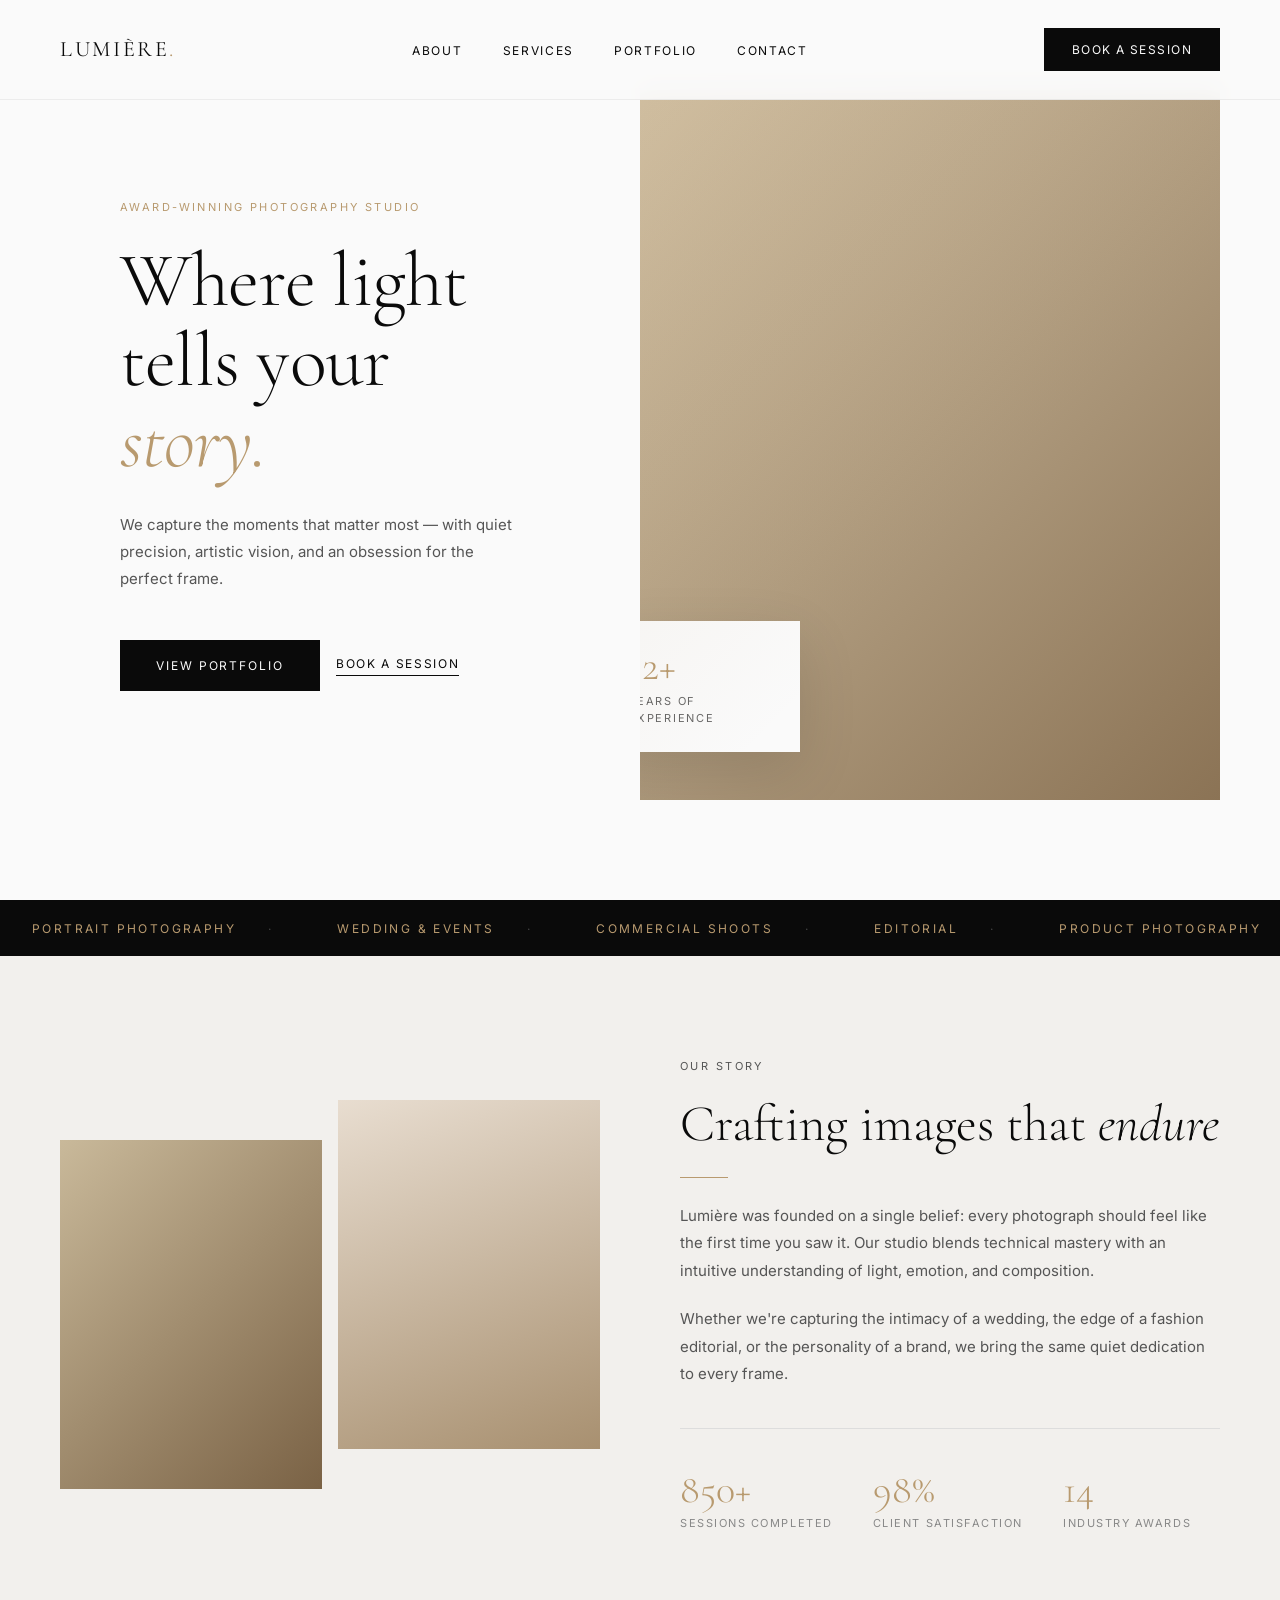
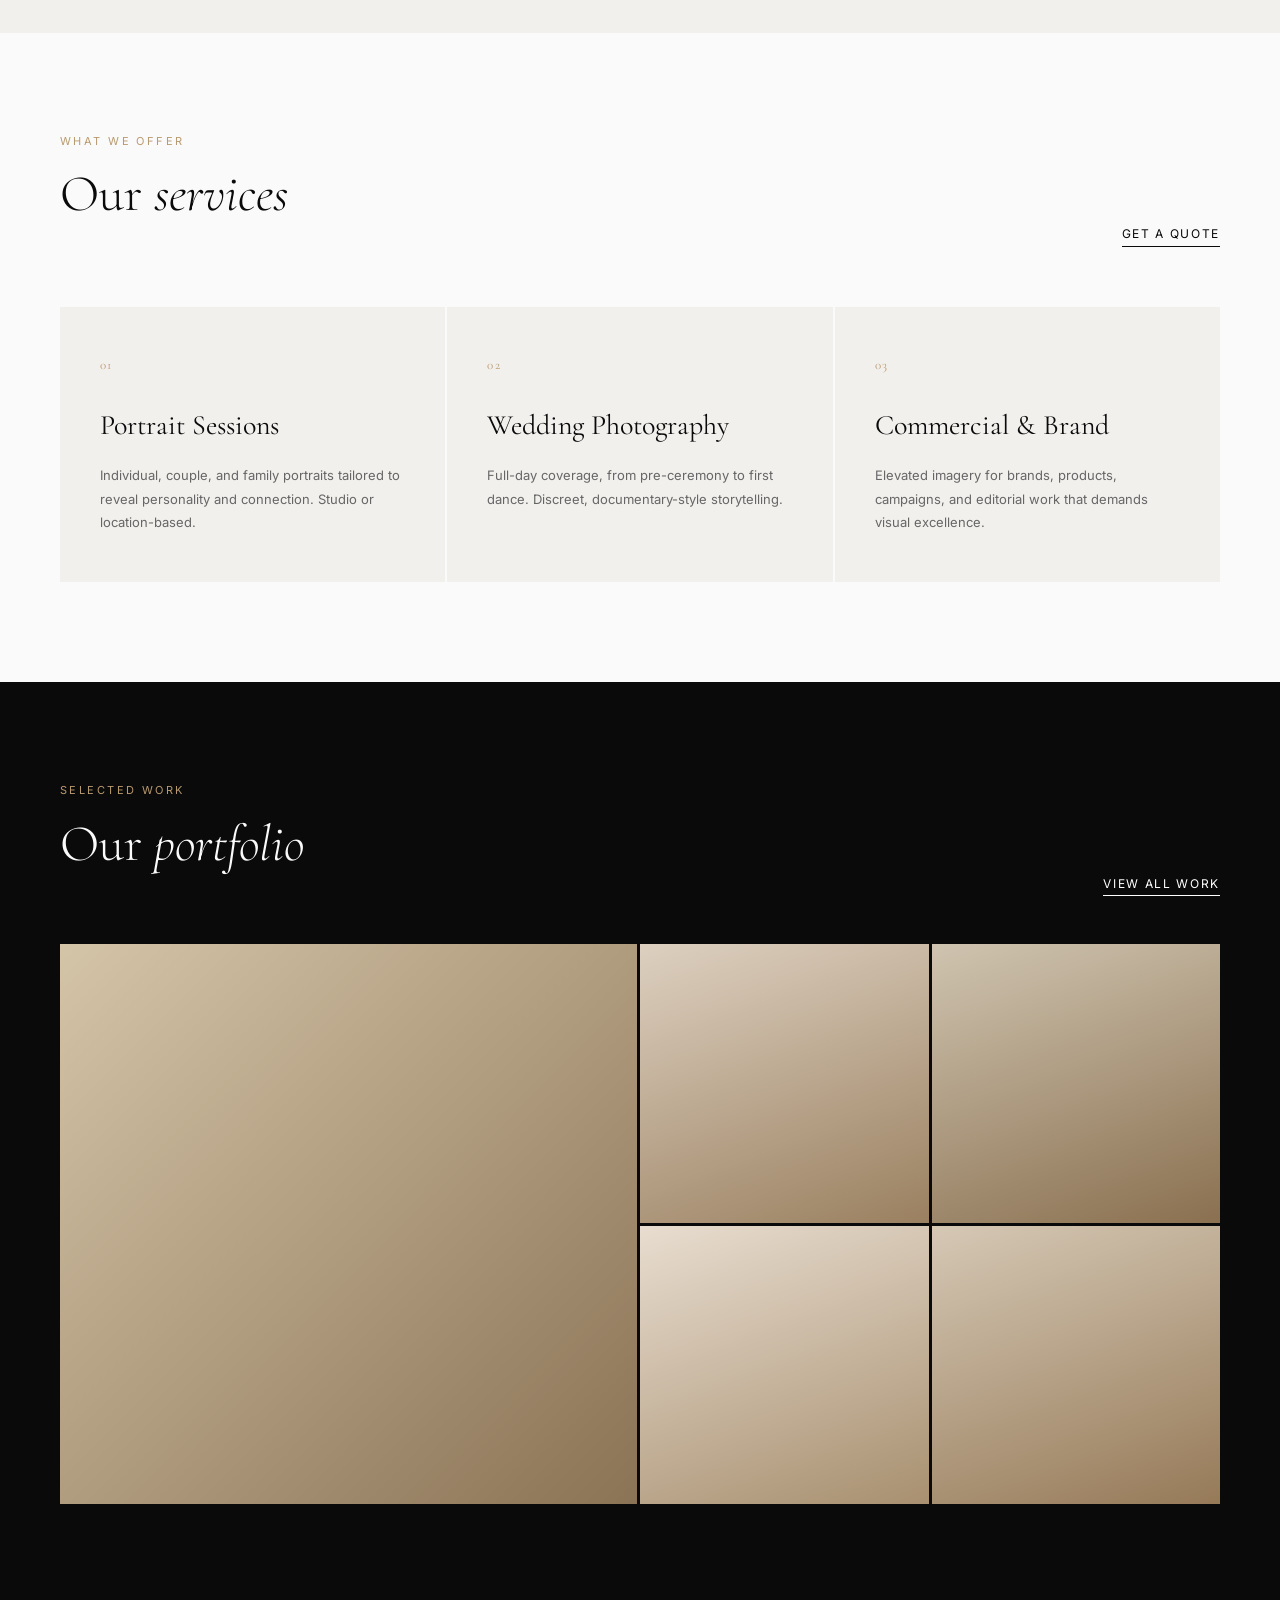
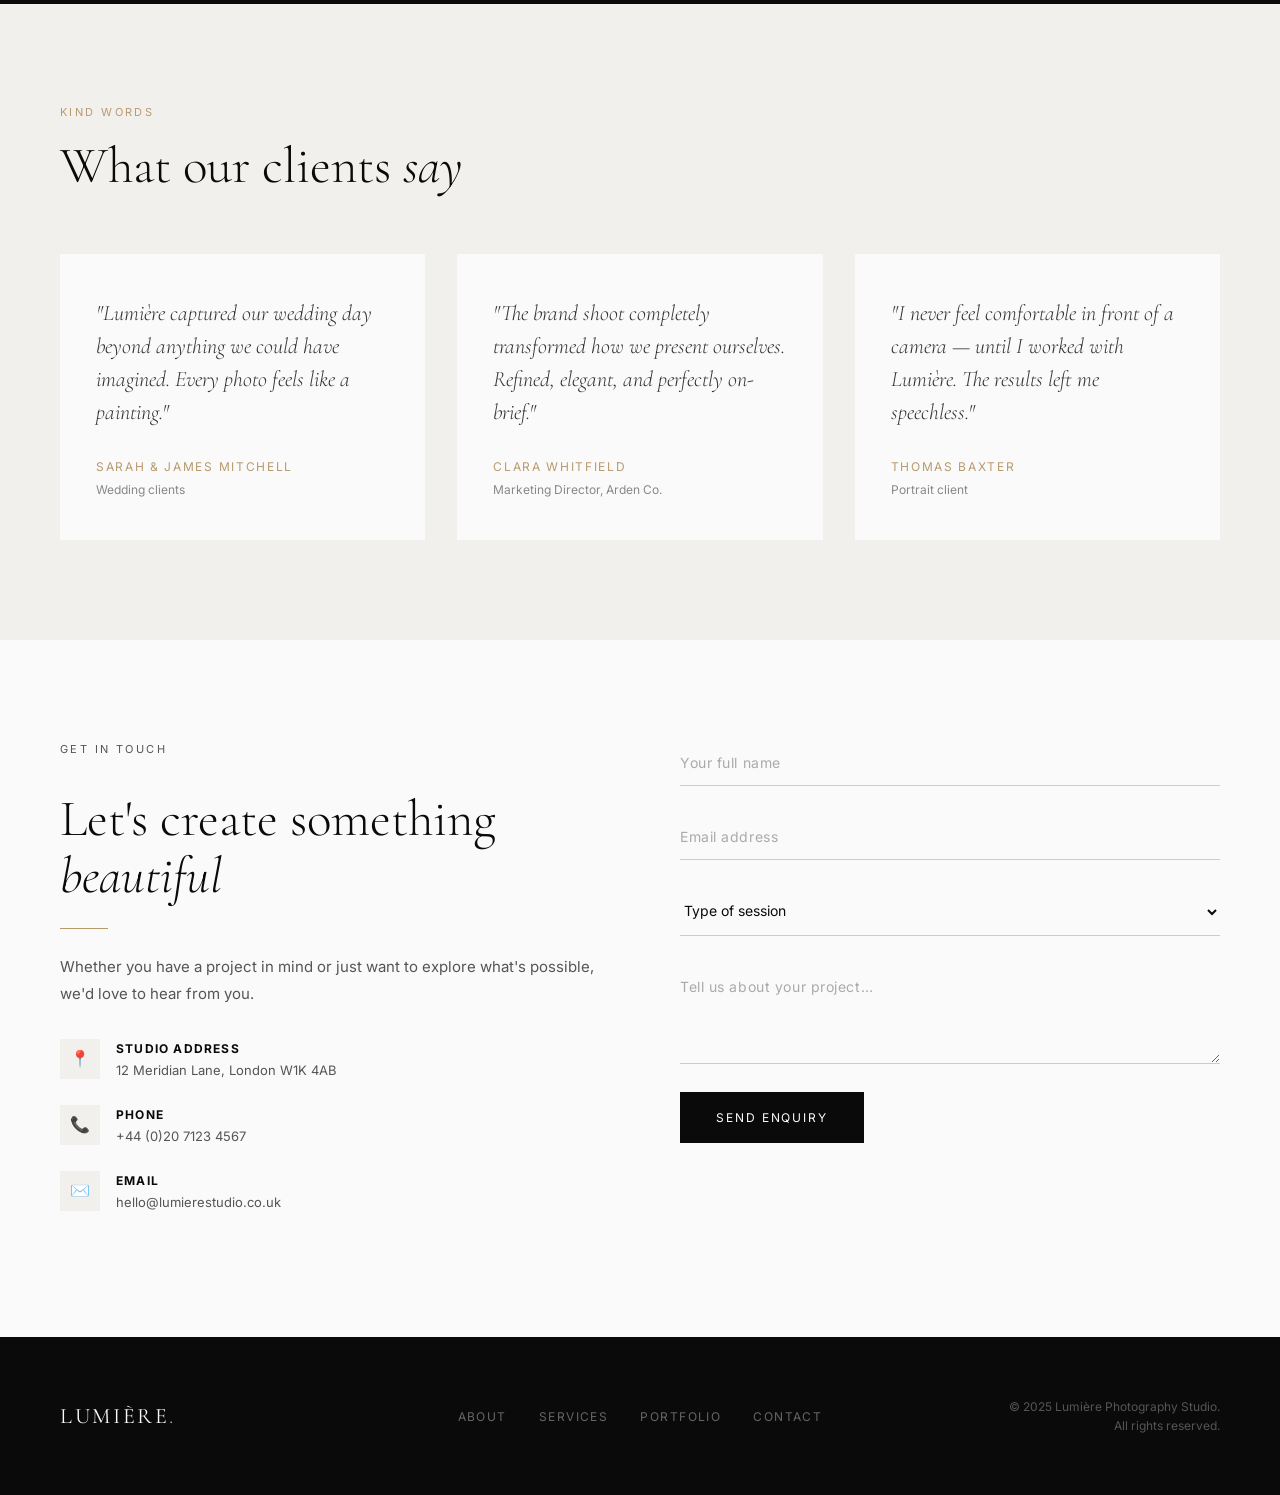
==== demos/demo1.html @ b6810f93 "Add Demos section with live iframe previews of all 4 demo sites" ====
<!DOCTYPE html>
<html lang="en">
<head>
  <meta charset="UTF-8" />
  <meta name="viewport" content="width=device-width, initial-scale=1.0" />
  <title>Lumière — Photography Studio</title>
  <link href="https://fonts.googleapis.com/css2?family=Cormorant+Garamond:ital,wght@0,300;0,400;0,600;1,300;1,400&family=Inter:wght@300;400;500&display=swap" rel="stylesheet" />
  <style>
    *, *::before, *::after { box-sizing: border-box; margin: 0; padding: 0; }

    :root {
      --black: #0a0a0a;
      --white: #fafafa;
      --grey: #888;
      --light: #f2f0ed;
      --accent: #b89a6f;
    }

    html { scroll-behavior: smooth; }

    body {
      font-family: 'Inter', sans-serif;
      background: var(--white);
      color: var(--black);
      font-size: 15px;
      line-height: 1.6;
    }

    /* NAV */
    nav {
      position: fixed;
      top: 0; left: 0; right: 0;
      z-index: 100;
      display: flex;
      align-items: center;
      justify-content: space-between;
      padding: 28px 60px;
      background: rgba(250,250,250,0.92);
      backdrop-filter: blur(12px);
      border-bottom: 1px solid rgba(0,0,0,0.06);
    }

    .logo {
      font-family: 'Cormorant Garamond', serif;
      font-size: 22px;
      font-weight: 400;
      letter-spacing: 0.12em;
      text-transform: uppercase;
      color: var(--black);
      text-decoration: none;
    }

    .logo span { color: var(--accent); }

    .nav-links {
      display: flex;
      gap: 40px;
      list-style: none;
    }

    .nav-links a {
      text-decoration: none;
      color: var(--black);
      font-size: 12px;
      letter-spacing: 0.14em;
      text-transform: uppercase;
      font-weight: 400;
      transition: color 0.2s;
    }

    .nav-links a:hover { color: var(--accent); }

    .nav-cta {
      font-size: 12px;
      letter-spacing: 0.12em;
      text-transform: uppercase;
      text-decoration: none;
      color: var(--white);
      background: var(--black);
      padding: 12px 28px;
      transition: background 0.25s;
    }

    .nav-cta:hover { background: var(--accent); }

    /* HERO */
    .hero {
      min-height: 100vh;
      display: grid;
      grid-template-columns: 1fr 1fr;
      padding-top: 90px;
    }

    .hero-left {
      display: flex;
      flex-direction: column;
      justify-content: center;
      padding: 80px 60px;
    }

    .hero-eyebrow {
      font-size: 11px;
      letter-spacing: 0.22em;
      text-transform: uppercase;
      color: var(--accent);
      margin-bottom: 24px;
    }

    .hero-title {
      font-family: 'Cormorant Garamond', serif;
      font-size: clamp(52px, 6vw, 88px);
      font-weight: 300;
      line-height: 1.05;
      letter-spacing: -0.01em;
      margin-bottom: 28px;
    }

    .hero-title em {
      font-style: italic;
      color: var(--accent);
    }

    .hero-sub {
      font-size: 15px;
      color: #555;
      max-width: 400px;
      line-height: 1.8;
      margin-bottom: 48px;
    }

    .btn-group { display: flex; gap: 16px; align-items: center; }

    .btn-primary {
      display: inline-block;
      text-decoration: none;
      background: var(--black);
      color: var(--white);
      padding: 16px 36px;
      font-size: 12px;
      letter-spacing: 0.16em;
      text-transform: uppercase;
      transition: background 0.25s;
    }

    .btn-primary:hover { background: var(--accent); }

    .btn-ghost {
      display: inline-block;
      text-decoration: none;
      color: var(--black);
      font-size: 12px;
      letter-spacing: 0.14em;
      text-transform: uppercase;
      border-bottom: 1px solid var(--black);
      padding-bottom: 2px;
      transition: color 0.2s, border-color 0.2s;
    }

    .btn-ghost:hover { color: var(--accent); border-color: var(--accent); }

    .hero-right {
      position: relative;
      overflow: hidden;
    }

    .hero-right .main-img {
      width: 100%;
      height: 100%;
      object-fit: cover;
      display: block;
      filter: grayscale(20%);
    }

    .hero-right::after {
      content: '';
      position: absolute;
      inset: 0;
      background: linear-gradient(135deg, rgba(184,154,111,0.15) 0%, transparent 60%);
    }

    .hero-float {
      position: absolute;
      bottom: 48px;
      left: -40px;
      background: var(--white);
      padding: 24px 28px;
      width: 200px;
      box-shadow: 0 20px 60px rgba(0,0,0,0.12);
    }

    .hero-float-num {
      font-family: 'Cormorant Garamond', serif;
      font-size: 42px;
      font-weight: 300;
      line-height: 1;
      color: var(--accent);
    }

    .hero-float-label {
      font-size: 11px;
      letter-spacing: 0.16em;
      text-transform: uppercase;
      color: #666;
      margin-top: 6px;
    }

    /* MARQUEE */
    .marquee-wrapper {
      overflow: hidden;
      background: var(--black);
      padding: 16px 0;
      white-space: nowrap;
    }

    .marquee-track {
      display: inline-flex;
      gap: 0;
      animation: marquee 20s linear infinite;
    }

    .marquee-item {
      font-size: 12px;
      letter-spacing: 0.2em;
      text-transform: uppercase;
      color: var(--accent);
      padding: 0 32px;
    }

    .marquee-item::after {
      content: '·';
      margin-left: 32px;
      color: #444;
    }

    @keyframes marquee {
      from { transform: translateX(0); }
      to { transform: translateX(-50%); }
    }

    /* SECTION STYLES */
    section { padding: 100px 60px; }

    .section-label {
      font-size: 11px;
      letter-spacing: 0.22em;
      text-transform: uppercase;
      color: var(--accent);
      margin-bottom: 16px;
    }

    .section-title {
      font-family: 'Cormorant Garamond', serif;
      font-size: clamp(36px, 4vw, 56px);
      font-weight: 300;
      line-height: 1.1;
      margin-bottom: 24px;
    }

    .section-title em { font-style: italic; }

    /* ABOUT */
    .about {
      display: grid;
      grid-template-columns: 1fr 1fr;
      gap: 80px;
      align-items: center;
      background: var(--light);
    }

    .about-images {
      display: grid;
      grid-template-columns: 1fr 1fr;
      gap: 16px;
      position: relative;
    }

    .about-img {
      aspect-ratio: 3/4;
      overflow: hidden;
    }

    .about-img img {
      width: 100%;
      height: 100%;
      object-fit: cover;
      filter: grayscale(15%);
      transition: transform 0.5s ease, filter 0.4s ease;
    }

    .about-img:hover img { transform: scale(1.04); filter: grayscale(0%); }

    .about-img:first-child { margin-top: 40px; }

    .about-text p {
      color: #555;
      line-height: 1.85;
      margin-bottom: 20px;
    }

    .about-stat-row {
      display: flex;
      gap: 40px;
      margin-top: 40px;
      padding-top: 40px;
      border-top: 1px solid #ddd;
    }

    .about-stat-num {
      font-family: 'Cormorant Garamond', serif;
      font-size: 40px;
      font-weight: 300;
      color: var(--accent);
      line-height: 1;
    }

    .about-stat-label {
      font-size: 11px;
      letter-spacing: 0.14em;
      text-transform: uppercase;
      color: #888;
      margin-top: 6px;
    }

    /* SERVICES */
    .services { background: var(--white); }

    .services-header {
      display: flex;
      justify-content: space-between;
      align-items: flex-end;
      margin-bottom: 60px;
    }

    .services-grid {
      display: grid;
      grid-template-columns: repeat(3, 1fr);
      gap: 2px;
    }

    .service-card {
      background: var(--light);
      padding: 48px 40px;
      transition: background 0.3s;
      cursor: default;
    }

    .service-card:hover { background: var(--black); }

    .service-num {
      font-family: 'Cormorant Garamond', serif;
      font-size: 13px;
      color: var(--accent);
      letter-spacing: 0.1em;
      margin-bottom: 28px;
    }

    .service-name {
      font-family: 'Cormorant Garamond', serif;
      font-size: 28px;
      font-weight: 400;
      margin-bottom: 16px;
      transition: color 0.3s;
    }

    .service-card:hover .service-name { color: var(--white); }

    .service-desc {
      font-size: 13px;
      color: #666;
      line-height: 1.8;
      transition: color 0.3s;
    }

    .service-card:hover .service-desc { color: #aaa; }

    /* PORTFOLIO */
    .portfolio { background: var(--black); color: var(--white); }

    .portfolio .section-title { color: var(--white); }

    .portfolio-header {
      display: flex;
      justify-content: space-between;
      align-items: flex-end;
      margin-bottom: 48px;
    }

    .portfolio-grid {
      display: grid;
      grid-template-columns: 2fr 1fr 1fr;
      grid-template-rows: auto auto;
      gap: 3px;
    }

    .port-item {
      overflow: hidden;
      cursor: pointer;
      position: relative;
    }

    .port-item:first-child { grid-row: 1 / 3; }

    .port-item img {
      width: 100%;
      height: 100%;
      object-fit: cover;
      min-height: 260px;
      display: block;
      filter: grayscale(30%);
      transition: transform 0.5s ease, filter 0.4s ease;
    }

    .port-item:hover img { transform: scale(1.05); filter: grayscale(0%); }

    .port-overlay {
      position: absolute;
      inset: 0;
      background: linear-gradient(to top, rgba(0,0,0,0.7) 0%, transparent 50%);
      opacity: 0;
      transition: opacity 0.35s;
      display: flex;
      align-items: flex-end;
      padding: 24px;
    }

    .port-item:hover .port-overlay { opacity: 1; }

    .port-label {
      font-size: 12px;
      letter-spacing: 0.14em;
      text-transform: uppercase;
      color: var(--white);
    }

    /* TESTIMONIALS */
    .testimonials { background: var(--light); }

    .testimonials-grid {
      display: grid;
      grid-template-columns: repeat(3, 1fr);
      gap: 32px;
      margin-top: 60px;
    }

    .testimonial-card {
      background: var(--white);
      padding: 40px 36px;
      border-top: 3px solid transparent;
      transition: border-color 0.3s;
    }

    .testimonial-card:hover { border-color: var(--accent); }

    .testimonial-quote {
      font-family: 'Cormorant Garamond', serif;
      font-size: 22px;
      font-weight: 300;
      line-height: 1.5;
      font-style: italic;
      color: #333;
      margin-bottom: 28px;
    }

    .testimonial-author {
      font-size: 12px;
      letter-spacing: 0.14em;
      text-transform: uppercase;
      color: var(--accent);
    }

    .testimonial-role {
      font-size: 12px;
      color: #888;
      margin-top: 4px;
    }

    /* CONTACT */
    .contact {
      background: var(--white);
      display: grid;
      grid-template-columns: 1fr 1fr;
      gap: 80px;
    }

    .contact-form input,
    .contact-form textarea,
    .contact-form select {
      width: 100%;
      border: none;
      border-bottom: 1px solid #ccc;
      background: transparent;
      padding: 14px 0;
      font-family: 'Inter', sans-serif;
      font-size: 14px;
      color: var(--black);
      outline: none;
      transition: border-color 0.2s;
      margin-bottom: 28px;
      display: block;
    }

    .contact-form input:focus,
    .contact-form textarea:focus { border-color: var(--accent); }

    .contact-form textarea { resize: vertical; min-height: 100px; }

    .contact-form ::placeholder { color: #aaa; letter-spacing: 0.04em; }

    .contact-info p { color: #555; line-height: 1.8; margin-bottom: 32px; }

    .contact-detail {
      display: flex;
      align-items: flex-start;
      gap: 16px;
      margin-bottom: 24px;
    }

    .contact-detail-icon {
      width: 40px;
      height: 40px;
      background: var(--light);
      display: flex;
      align-items: center;
      justify-content: center;
      flex-shrink: 0;
      font-size: 16px;
    }

    .contact-detail-text { font-size: 13px; color: #555; line-height: 1.6; }
    .contact-detail-text strong { display: block; color: var(--black); font-size: 12px; letter-spacing: 0.1em; text-transform: uppercase; margin-bottom: 2px; }

    /* FOOTER */
    footer {
      background: var(--black);
      color: var(--white);
      padding: 60px;
      display: grid;
      grid-template-columns: 1fr auto 1fr;
      align-items: center;
      gap: 40px;
    }

    footer .logo { color: var(--white); }

    .footer-links {
      display: flex;
      gap: 32px;
      list-style: none;
    }

    .footer-links a {
      text-decoration: none;
      color: #666;
      font-size: 12px;
      letter-spacing: 0.12em;
      text-transform: uppercase;
      transition: color 0.2s;
    }

    .footer-links a:hover { color: var(--accent); }

    .footer-copy {
      text-align: right;
      font-size: 12px;
      color: #555;
    }

    /* PLACEHOLDER IMAGES via CSS gradients */
    .img-portrait-1 { background: linear-gradient(135deg, #d4c4a8 0%, #8b7355 100%); }
    .img-portrait-2 { background: linear-gradient(135deg, #c9b99a 0%, #7a6245 100%); }
    .img-land-1 { background: linear-gradient(160deg, #e8ddd0 0%, #a89070 100%); }
    .img-land-2 { background: linear-gradient(160deg, #ddd0c0 0%, #9a8060 100%); }
    .img-land-3 { background: linear-gradient(160deg, #cfc4b0 0%, #8a7050 100%); }
    .img-land-4 { background: linear-gradient(160deg, #d5c8b5 0%, #967a58 100%); }

    .img-block {
      width: 100%;
      height: 100%;
      min-height: 260px;
      display: block;
    }

    /* DIVIDER */
    .divider {
      width: 48px;
      height: 1px;
      background: var(--accent);
      margin: 24px 0;
    }
  </style>
</head>
<body>

  <!-- NAV -->
  <nav>
    <a href="#" class="logo">Lumière<span>.</span></a>
    <ul class="nav-links">
      <li><a href="#about">About</a></li>
      <li><a href="#services">Services</a></li>
      <li><a href="#portfolio">Portfolio</a></li>
      <li><a href="#contact">Contact</a></li>
    </ul>
    <a href="#contact" class="nav-cta">Book a Session</a>
  </nav>

  <!-- HERO -->
  <section class="hero">
    <div class="hero-left">
      <p class="hero-eyebrow">Award-winning photography studio</p>
      <h1 class="hero-title">
        Where light<br>
        tells your<br>
        <em>story.</em>
      </h1>
      <p class="hero-sub">
        We capture the moments that matter most — with quiet precision, artistic vision, and an obsession for the perfect frame.
      </p>
      <div class="btn-group">
        <a href="#portfolio" class="btn-primary">View Portfolio</a>
        <a href="#contact" class="btn-ghost">Book a Session</a>
      </div>
    </div>
    <div class="hero-right">
      <div class="img-block img-portrait-1"></div>
      <div class="hero-float">
        <div class="hero-float-num">12+</div>
        <div class="hero-float-label">Years of experience</div>
      </div>
    </div>
  </section>

  <!-- MARQUEE -->
  <div class="marquee-wrapper">
    <div class="marquee-track">
      <span class="marquee-item">Portrait Photography</span>
      <span class="marquee-item">Wedding & Events</span>
      <span class="marquee-item">Commercial Shoots</span>
      <span class="marquee-item">Editorial</span>
      <span class="marquee-item">Product Photography</span>
      <span class="marquee-item">Fine Art Prints</span>
      <span class="marquee-item">Portrait Photography</span>
      <span class="marquee-item">Wedding & Events</span>
      <span class="marquee-item">Commercial Shoots</span>
      <span class="marquee-item">Editorial</span>
      <span class="marquee-item">Product Photography</span>
      <span class="marquee-item">Fine Art Prints</span>
    </div>
  </div>

  <!-- ABOUT -->
  <section id="about" class="about">
    <div class="about-images">
      <div class="about-img"><div class="img-block img-portrait-2"></div></div>
      <div class="about-img"><div class="img-block img-land-1"></div></div>
    </div>
    <div class="about-text">
      <p class="section-label">Our Story</p>
      <h2 class="section-title">Crafting images that <em>endure</em></h2>
      <div class="divider"></div>
      <p>Lumière was founded on a single belief: every photograph should feel like the first time you saw it. Our studio blends technical mastery with an intuitive understanding of light, emotion, and composition.</p>
      <p>Whether we're capturing the intimacy of a wedding, the edge of a fashion editorial, or the personality of a brand, we bring the same quiet dedication to every frame.</p>
      <div class="about-stat-row">
        <div>
          <div class="about-stat-num">850+</div>
          <div class="about-stat-label">Sessions completed</div>
        </div>
        <div>
          <div class="about-stat-num">98%</div>
          <div class="about-stat-label">Client satisfaction</div>
        </div>
        <div>
          <div class="about-stat-num">14</div>
          <div class="about-stat-label">Industry awards</div>
        </div>
      </div>
    </div>
  </section>

  <!-- SERVICES -->
  <section id="services" class="services">
    <div class="services-header">
      <div>
        <p class="section-label">What we offer</p>
        <h2 class="section-title">Our <em>services</em></h2>
      </div>
      <a href="#contact" class="btn-ghost">Get a quote</a>
    </div>
    <div class="services-grid">
      <div class="service-card">
        <div class="service-num">01</div>
        <div class="service-name">Portrait Sessions</div>
        <p class="service-desc">Individual, couple, and family portraits tailored to reveal personality and connection. Studio or location-based.</p>
      </div>
      <div class="service-card">
        <div class="service-num">02</div>
        <div class="service-name">Wedding Photography</div>
        <p class="service-desc">Full-day coverage, from pre-ceremony to first dance. Discreet, documentary-style storytelling.</p>
      </div>
      <div class="service-card">
        <div class="service-num">03</div>
        <div class="service-name">Commercial & Brand</div>
        <p class="service-desc">Elevated imagery for brands, products, campaigns, and editorial work that demands visual excellence.</p>
      </div>
    </div>
  </section>

  <!-- PORTFOLIO -->
  <section id="portfolio" class="portfolio">
    <div class="portfolio-header">
      <div>
        <p class="section-label" style="color:#b89a6f">Selected work</p>
        <h2 class="section-title">Our <em>portfolio</em></h2>
      </div>
      <a href="#contact" class="btn-ghost" style="color:#fff;border-color:#fff">View all work</a>
    </div>
    <div class="portfolio-grid">
      <div class="port-item">
        <div class="img-block img-portrait-1" style="min-height:560px"></div>
        <div class="port-overlay"><span class="port-label">Portrait — The Harper Family</span></div>
      </div>
      <div class="port-item">
        <div class="img-block img-land-2"></div>
        <div class="port-overlay"><span class="port-label">Wedding — Smith & Jones</span></div>
      </div>
      <div class="port-item">
        <div class="img-block img-land-3"></div>
        <div class="port-overlay"><span class="port-label">Commercial — Arden Brand</span></div>
      </div>
      <div class="port-item">
        <div class="img-block img-land-1"></div>
        <div class="port-overlay"><span class="port-label">Editorial — Vogue Shoot</span></div>
      </div>
      <div class="port-item">
        <div class="img-block img-land-4"></div>
        <div class="port-overlay"><span class="port-label">Portrait — CEO Series</span></div>
      </div>
    </div>
  </section>

  <!-- TESTIMONIALS -->
  <section class="testimonials">
    <p class="section-label">Kind words</p>
    <h2 class="section-title">What our clients <em>say</em></h2>
    <div class="testimonials-grid">
      <div class="testimonial-card">
        <p class="testimonial-quote">"Lumière captured our wedding day beyond anything we could have imagined. Every photo feels like a painting."</p>
        <div class="testimonial-author">Sarah & James Mitchell</div>
        <div class="testimonial-role">Wedding clients</div>
      </div>
      <div class="testimonial-card">
        <p class="testimonial-quote">"The brand shoot completely transformed how we present ourselves. Refined, elegant, and perfectly on-brief."</p>
        <div class="testimonial-author">Clara Whitfield</div>
        <div class="testimonial-role">Marketing Director, Arden Co.</div>
      </div>
      <div class="testimonial-card">
        <p class="testimonial-quote">"I never feel comfortable in front of a camera — until I worked with Lumière. The results left me speechless."</p>
        <div class="testimonial-author">Thomas Baxter</div>
        <div class="testimonial-role">Portrait client</div>
      </div>
    </div>
  </section>

  <!-- CONTACT -->
  <section id="contact" class="contact">
    <div class="contact-info">
      <p class="section-label">Get in touch</p>
      <h2 class="section-title">Let's create something <em>beautiful</em></h2>
      <div class="divider"></div>
      <p>Whether you have a project in mind or just want to explore what's possible, we'd love to hear from you.</p>
      <div class="contact-detail">
        <div class="contact-detail-icon">📍</div>
        <div class="contact-detail-text">
          <strong>Studio Address</strong>
          12 Meridian Lane, London W1K 4AB
        </div>
      </div>
      <div class="contact-detail">
        <div class="contact-detail-icon">📞</div>
        <div class="contact-detail-text">
          <strong>Phone</strong>
          +44 (0)20 7123 4567
        </div>
      </div>
      <div class="contact-detail">
        <div class="contact-detail-icon">✉️</div>
        <div class="contact-detail-text">
          <strong>Email</strong>
          hello@lumierestudio.co.uk
        </div>
      </div>
    </div>
    <div class="contact-form">
      <input type="text" placeholder="Your full name" />
      <input type="email" placeholder="Email address" />
      <select>
        <option value="" disabled selected>Type of session</option>
        <option>Portrait Session</option>
        <option>Wedding Photography</option>
        <option>Commercial & Brand</option>
        <option>Other</option>
      </select>
      <textarea placeholder="Tell us about your project…"></textarea>
      <a href="#" class="btn-primary" style="display:inline-block">Send Enquiry</a>
    </div>
  </section>

  <!-- FOOTER -->
  <footer>
    <a href="#" class="logo">Lumière<span style="color:#b89a6f">.</span></a>
    <ul class="footer-links">
      <li><a href="#about">About</a></li>
      <li><a href="#services">Services</a></li>
      <li><a href="#portfolio">Portfolio</a></li>
      <li><a href="#contact">Contact</a></li>
    </ul>
    <p class="footer-copy">© 2025 Lumière Photography Studio.<br>All rights reserved.</p>
  </footer>

</body>
</html>
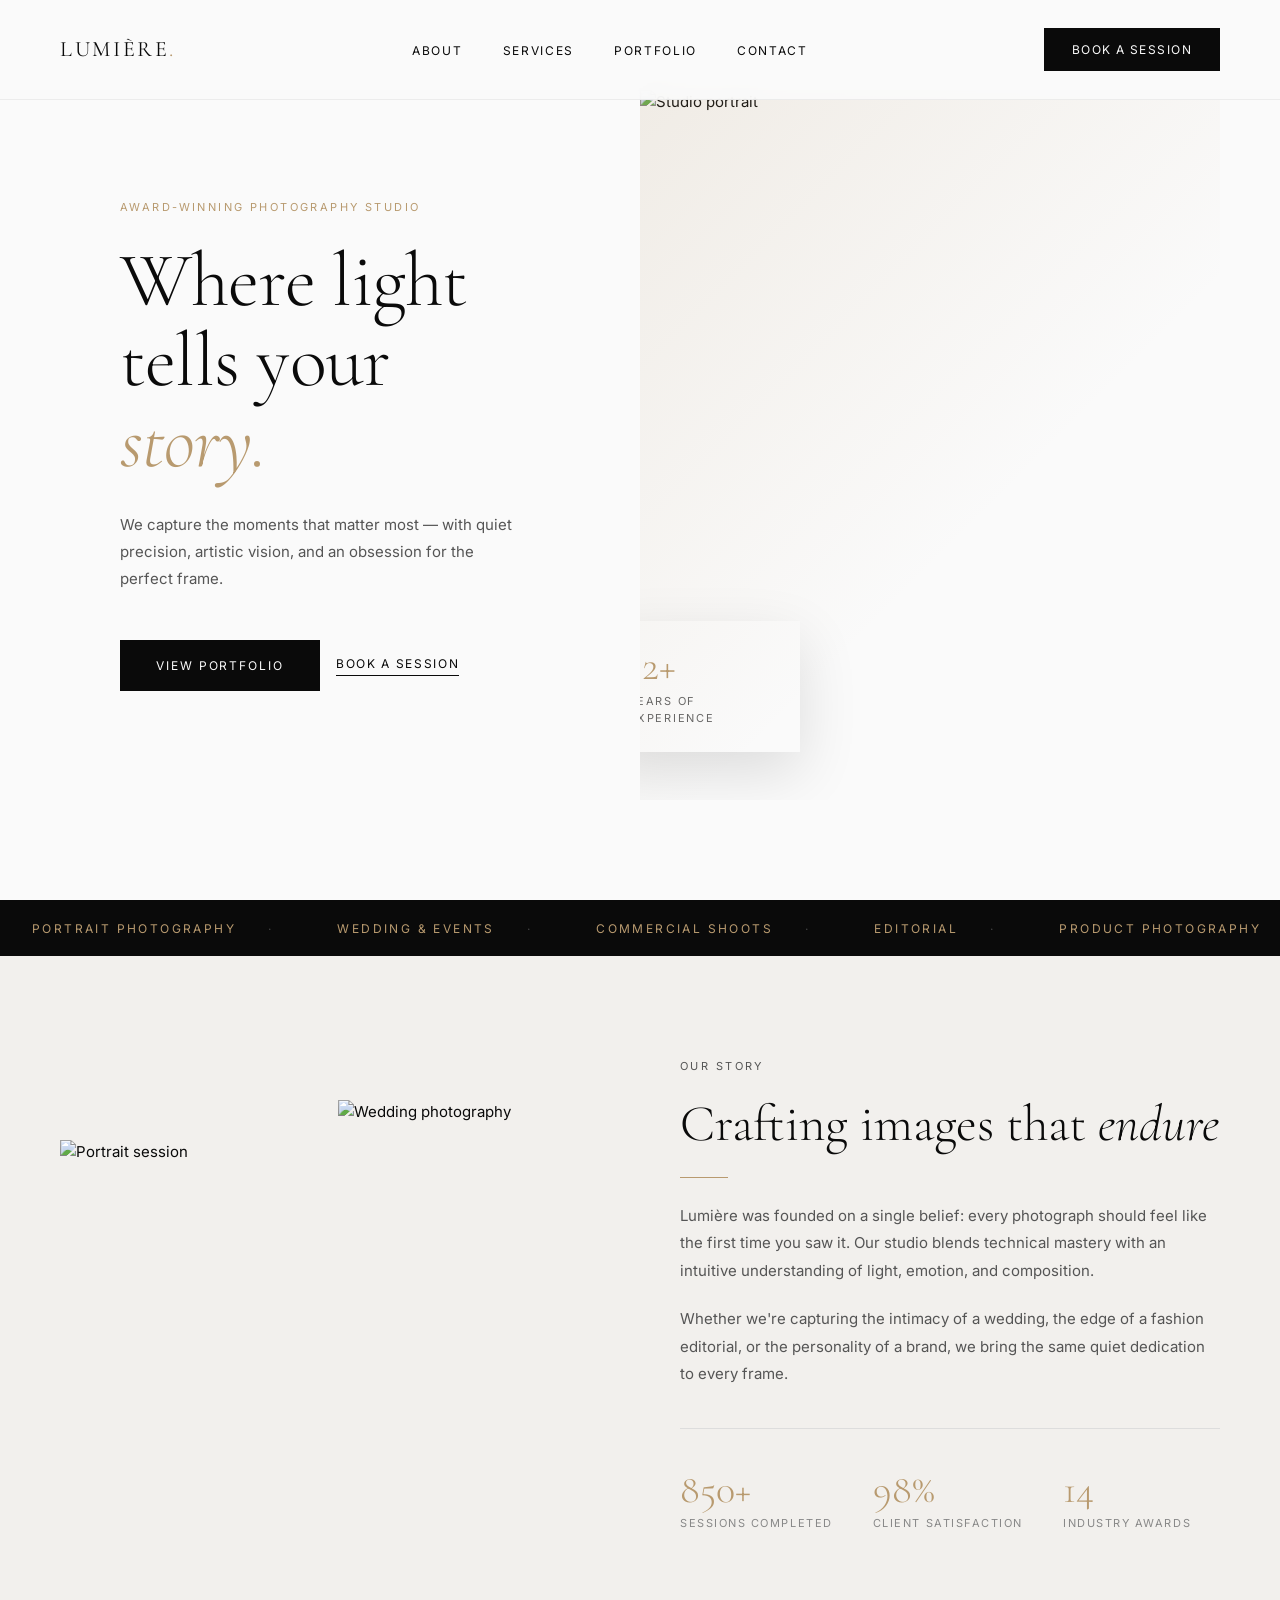
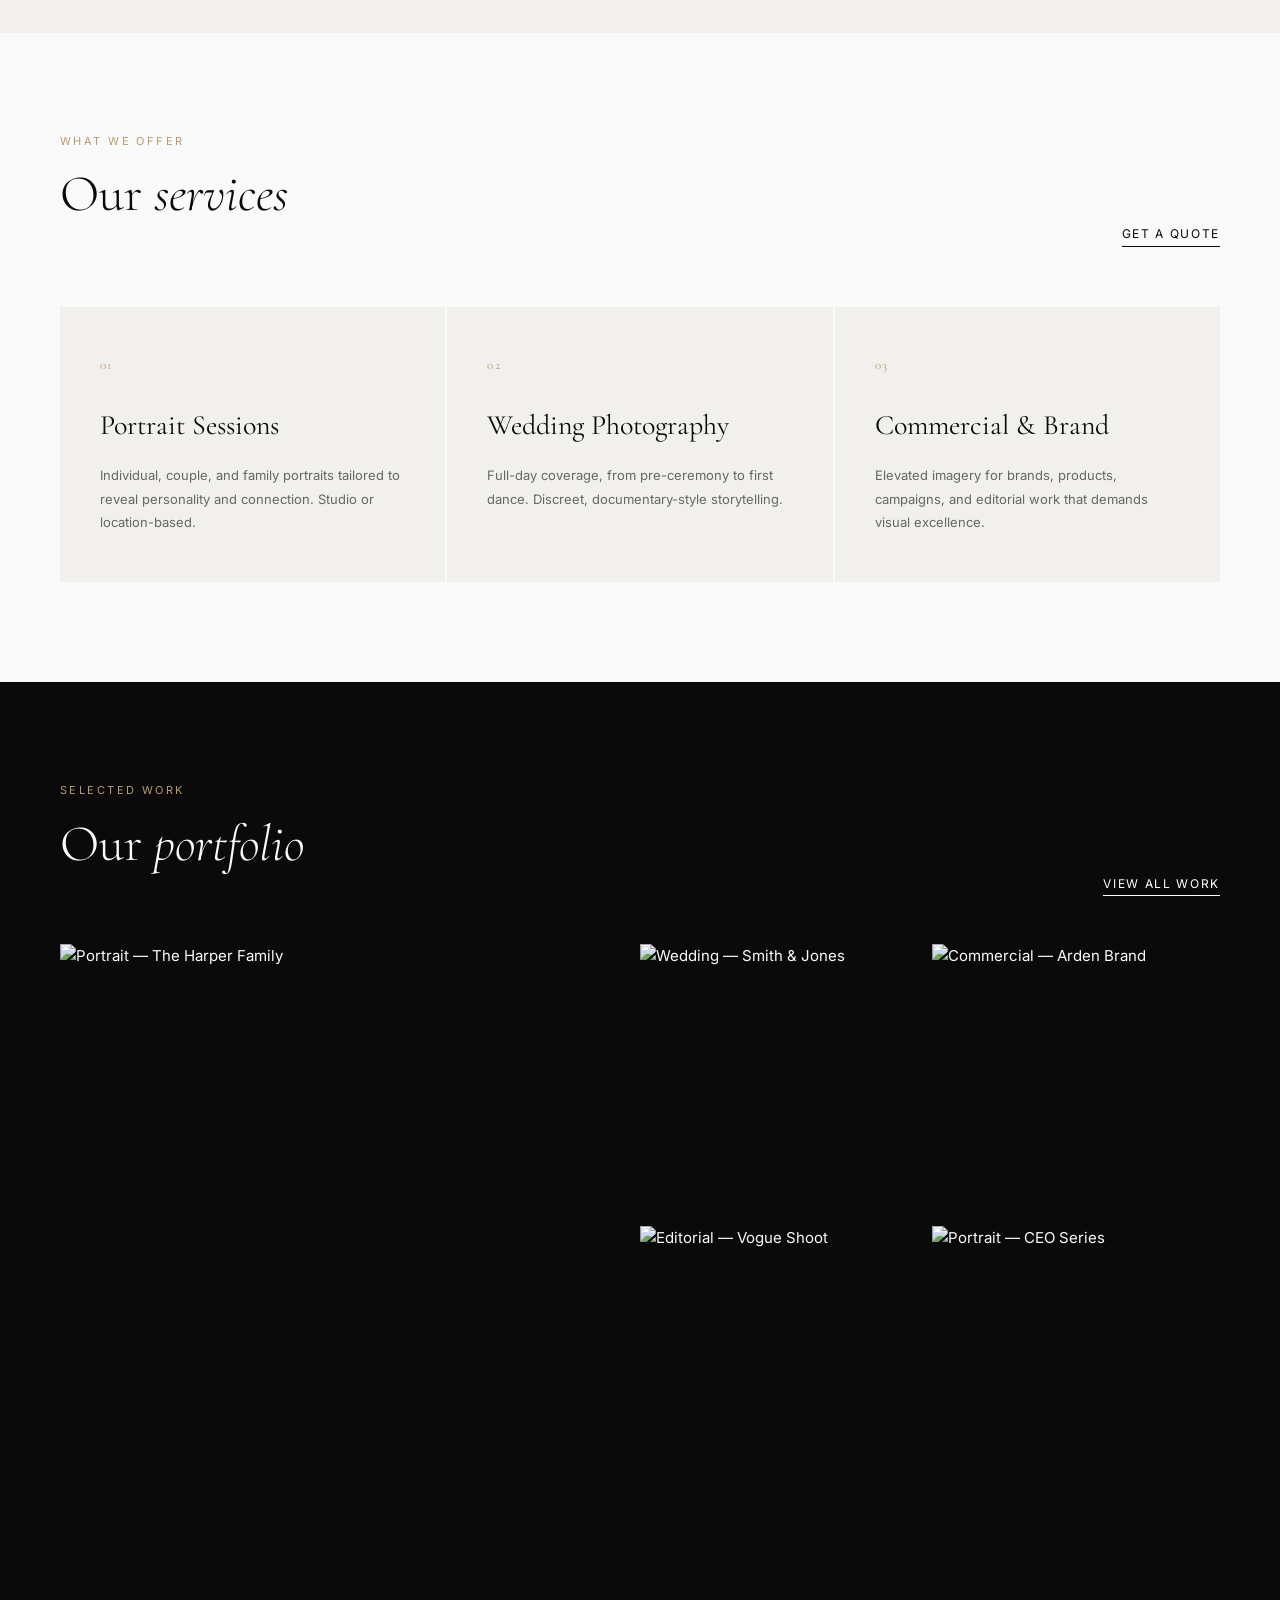
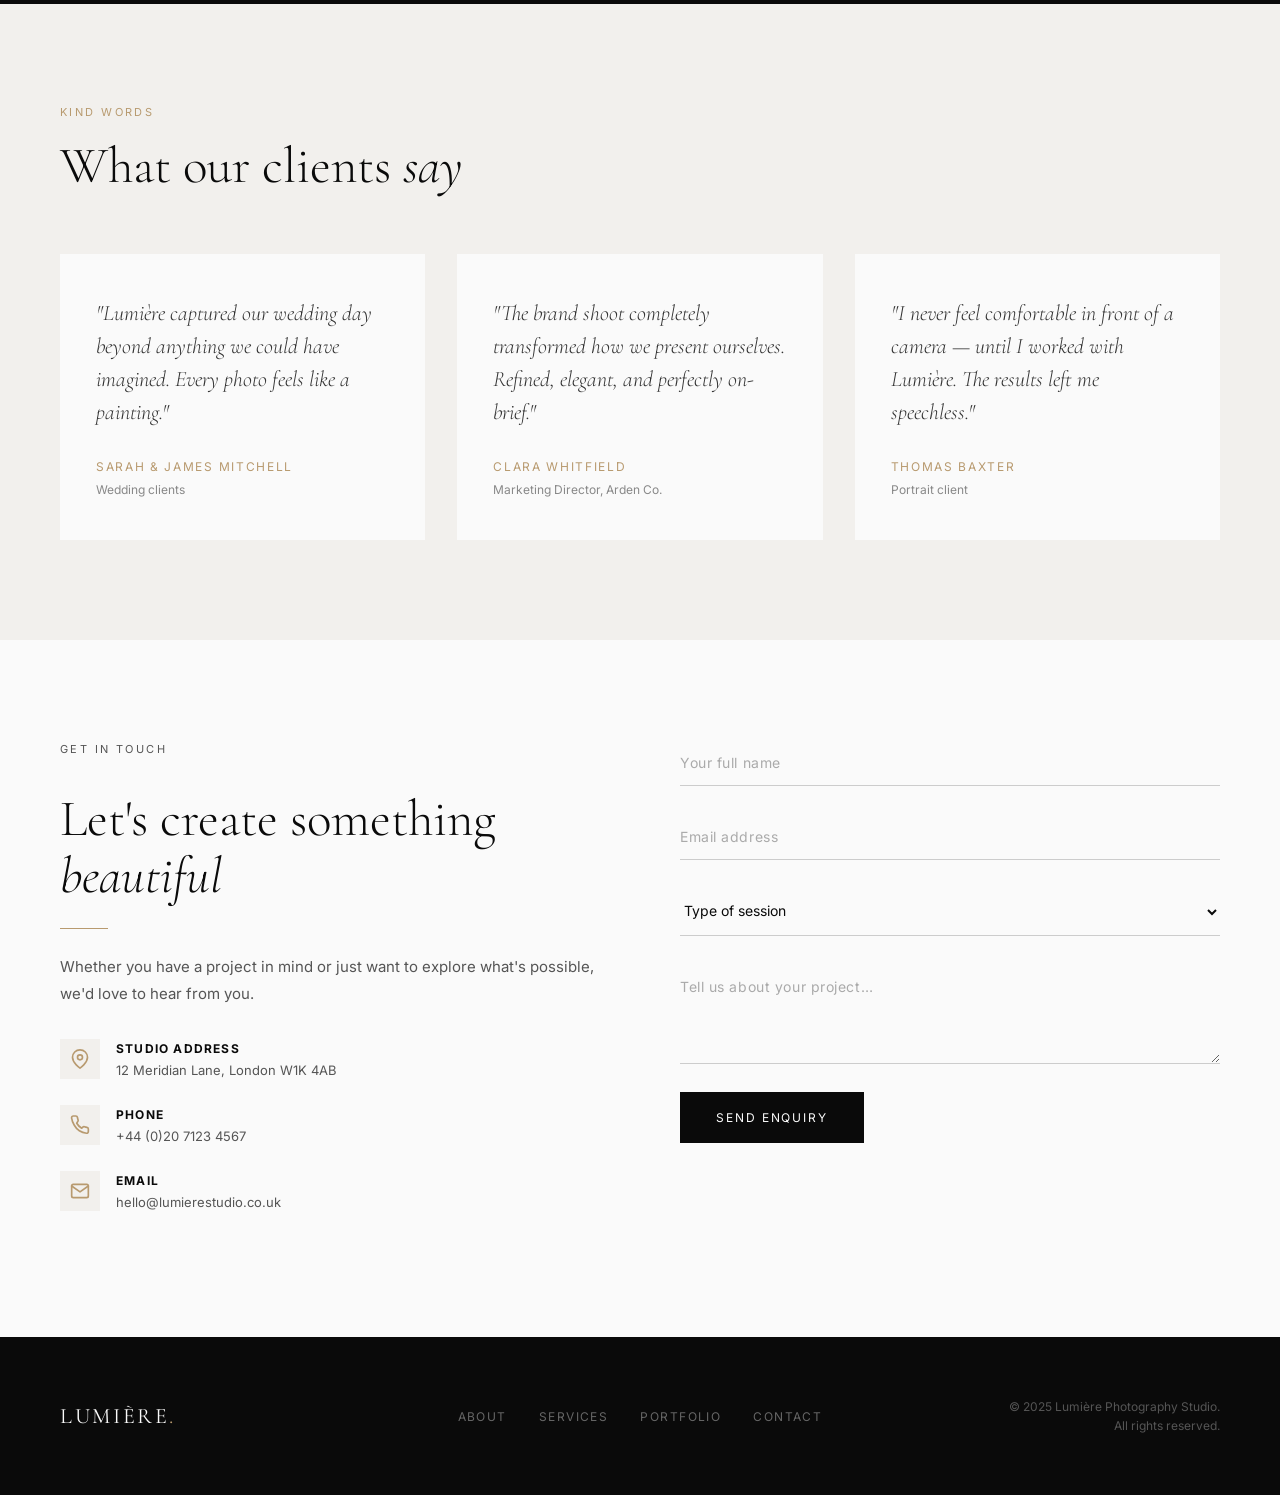
==== commit ab685eac: "Clean up all 4 demo sites: replace placeholder gradients with real Unsplash photos and swap all emoj" ====
--- a/demos/demo1.html
+++ b/demos/demo1.html
@@ -523,7 +523,7 @@
       align-items: center;
       justify-content: center;
       flex-shrink: 0;
-      font-size: 16px;
+      color: var(--accent);
     }
 
     .contact-detail-text { font-size: 13px; color: #555; line-height: 1.6; }
@@ -563,21 +563,6 @@
       text-align: right;
       font-size: 12px;
       color: #555;
-    }
-
-    /* PLACEHOLDER IMAGES via CSS gradients */
-    .img-portrait-1 { background: linear-gradient(135deg, #d4c4a8 0%, #8b7355 100%); }
-    .img-portrait-2 { background: linear-gradient(135deg, #c9b99a 0%, #7a6245 100%); }
-    .img-land-1 { background: linear-gradient(160deg, #e8ddd0 0%, #a89070 100%); }
-    .img-land-2 { background: linear-gradient(160deg, #ddd0c0 0%, #9a8060 100%); }
-    .img-land-3 { background: linear-gradient(160deg, #cfc4b0 0%, #8a7050 100%); }
-    .img-land-4 { background: linear-gradient(160deg, #d5c8b5 0%, #967a58 100%); }
-
-    .img-block {
-      width: 100%;
-      height: 100%;
-      min-height: 260px;
-      display: block;
     }
 
     /* DIVIDER */
@@ -621,7 +606,7 @@
       </div>
     </div>
     <div class="hero-right">
-      <div class="img-block img-portrait-1"></div>
+      <img class="main-img" src="https://images.unsplash.com/photo-1531746020798-e6953c6e8e04?w=1200&auto=format&fit=crop&q=80" alt="Studio portrait" loading="lazy">
       <div class="hero-float">
         <div class="hero-float-num">12+</div>
         <div class="hero-float-label">Years of experience</div>
@@ -650,8 +635,8 @@
   <!-- ABOUT -->
   <section id="about" class="about">
     <div class="about-images">
-      <div class="about-img"><div class="img-block img-portrait-2"></div></div>
-      <div class="about-img"><div class="img-block img-land-1"></div></div>
+      <div class="about-img"><img src="https://images.unsplash.com/photo-1534528741775-53994a69daeb?w=800&auto=format&fit=crop&q=80" alt="Portrait session" loading="lazy"></div>
+      <div class="about-img"><img src="https://images.unsplash.com/photo-1519741497674-611481863552?w=800&auto=format&fit=crop&q=80" alt="Wedding photography" loading="lazy"></div>
     </div>
     <div class="about-text">
       <p class="section-label">Our Story</p>
@@ -715,23 +700,23 @@
     </div>
     <div class="portfolio-grid">
       <div class="port-item">
-        <div class="img-block img-portrait-1" style="min-height:560px"></div>
+        <img src="https://images.unsplash.com/photo-1544005313-94ddf0286df2?w=1000&auto=format&fit=crop&q=80" alt="Portrait — The Harper Family" style="min-height:560px" loading="lazy">
         <div class="port-overlay"><span class="port-label">Portrait — The Harper Family</span></div>
       </div>
       <div class="port-item">
-        <div class="img-block img-land-2"></div>
+        <img src="https://images.unsplash.com/photo-1519225421980-716b69bf8f3a?w=800&auto=format&fit=crop&q=80" alt="Wedding — Smith & Jones" loading="lazy">
         <div class="port-overlay"><span class="port-label">Wedding — Smith & Jones</span></div>
       </div>
       <div class="port-item">
-        <div class="img-block img-land-3"></div>
+        <img src="https://images.unsplash.com/photo-1516035069371-29a1b244cc32?w=800&auto=format&fit=crop&q=80" alt="Commercial — Arden Brand" loading="lazy">
         <div class="port-overlay"><span class="port-label">Commercial — Arden Brand</span></div>
       </div>
       <div class="port-item">
-        <div class="img-block img-land-1"></div>
+        <img src="https://images.unsplash.com/photo-1509631179647-0177331693ae?w=800&auto=format&fit=crop&q=80" alt="Editorial — Vogue Shoot" loading="lazy">
         <div class="port-overlay"><span class="port-label">Editorial — Vogue Shoot</span></div>
       </div>
       <div class="port-item">
-        <div class="img-block img-land-4"></div>
+        <img src="https://images.unsplash.com/photo-1560250097-0b93528c311a?w=800&auto=format&fit=crop&q=80" alt="Portrait — CEO Series" loading="lazy">
         <div class="port-overlay"><span class="port-label">Portrait — CEO Series</span></div>
       </div>
     </div>
@@ -768,21 +753,27 @@
       <div class="divider"></div>
       <p>Whether you have a project in mind or just want to explore what's possible, we'd love to hear from you.</p>
       <div class="contact-detail">
-        <div class="contact-detail-icon">📍</div>
+        <div class="contact-detail-icon">
+          <svg xmlns="http://www.w3.org/2000/svg" width="20" height="20" viewBox="0 0 24 24" fill="none" stroke="currentColor" stroke-width="2" stroke-linecap="round" stroke-linejoin="round"><path d="M21 10c0 7-9 13-9 13s-9-6-9-13a9 9 0 0 1 18 0z"/><circle cx="12" cy="10" r="3"/></svg>
+        </div>
         <div class="contact-detail-text">
           <strong>Studio Address</strong>
           12 Meridian Lane, London W1K 4AB
         </div>
       </div>
       <div class="contact-detail">
-        <div class="contact-detail-icon">📞</div>
+        <div class="contact-detail-icon">
+          <svg xmlns="http://www.w3.org/2000/svg" width="20" height="20" viewBox="0 0 24 24" fill="none" stroke="currentColor" stroke-width="2" stroke-linecap="round" stroke-linejoin="round"><path d="M22 16.92v3a2 2 0 0 1-2.18 2 19.79 19.79 0 0 1-8.63-3.07A19.5 19.5 0 0 1 4.99 12 19.79 19.79 0 0 1 1.94 3.37a2 2 0 0 1 2-2.18h3a2 2 0 0 1 2 1.72c.127.96.361 1.903.7 2.81a2 2 0 0 1-.45 2.11L8.09 9.91a16 16 0 0 0 6 6l1.27-1.27a2 2 0 0 1 2.11-.45c.907.339 1.85.573 2.81.7A2 2 0 0 1 22 16.92z"/></svg>
+        </div>
         <div class="contact-detail-text">
           <strong>Phone</strong>
           +44 (0)20 7123 4567
         </div>
       </div>
       <div class="contact-detail">
-        <div class="contact-detail-icon">✉️</div>
+        <div class="contact-detail-icon">
+          <svg xmlns="http://www.w3.org/2000/svg" width="20" height="20" viewBox="0 0 24 24" fill="none" stroke="currentColor" stroke-width="2" stroke-linecap="round" stroke-linejoin="round"><path d="M4 4h16c1.1 0 2 .9 2 2v12c0 1.1-.9 2-2 2H4c-1.1 0-2-.9-2-2V6c0-1.1.9-2 2-2z"/><polyline points="22,6 12,13 2,6"/></svg>
+        </div>
         <div class="contact-detail-text">
           <strong>Email</strong>
           hello@lumierestudio.co.uk
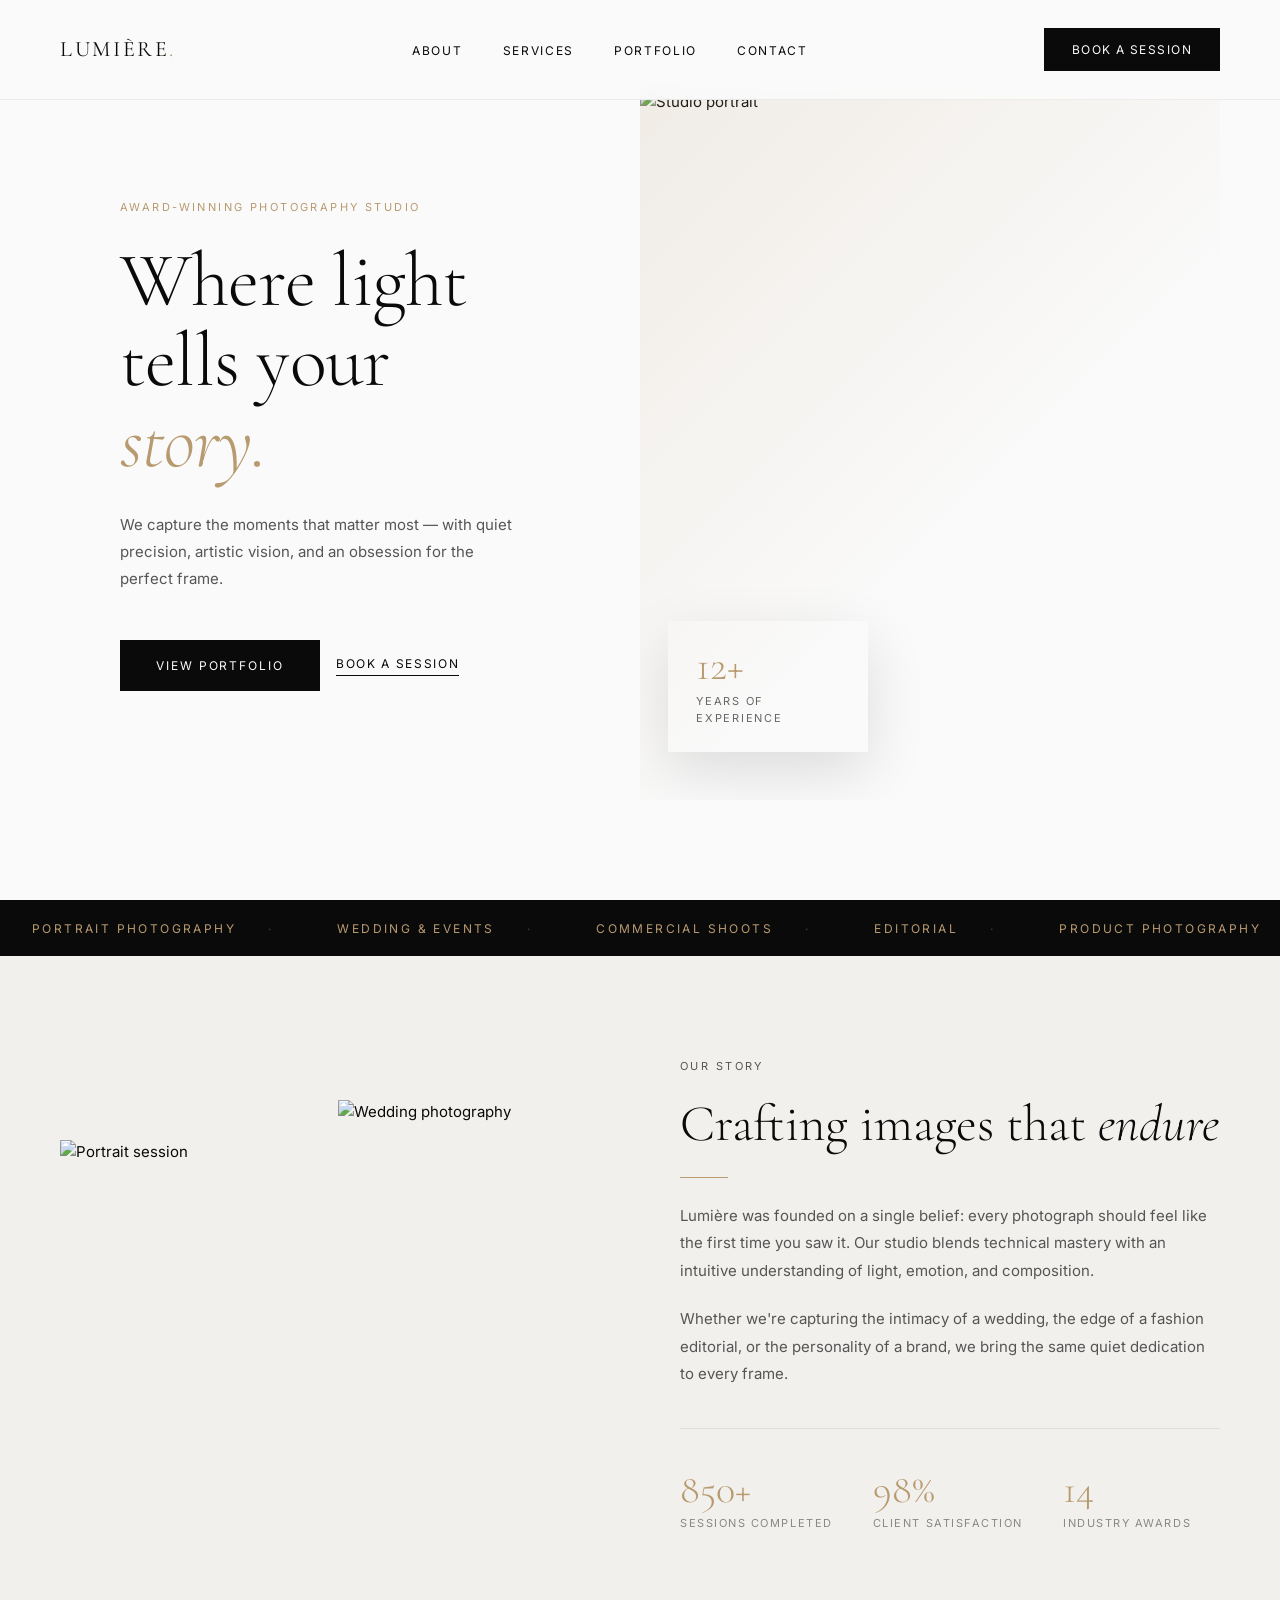
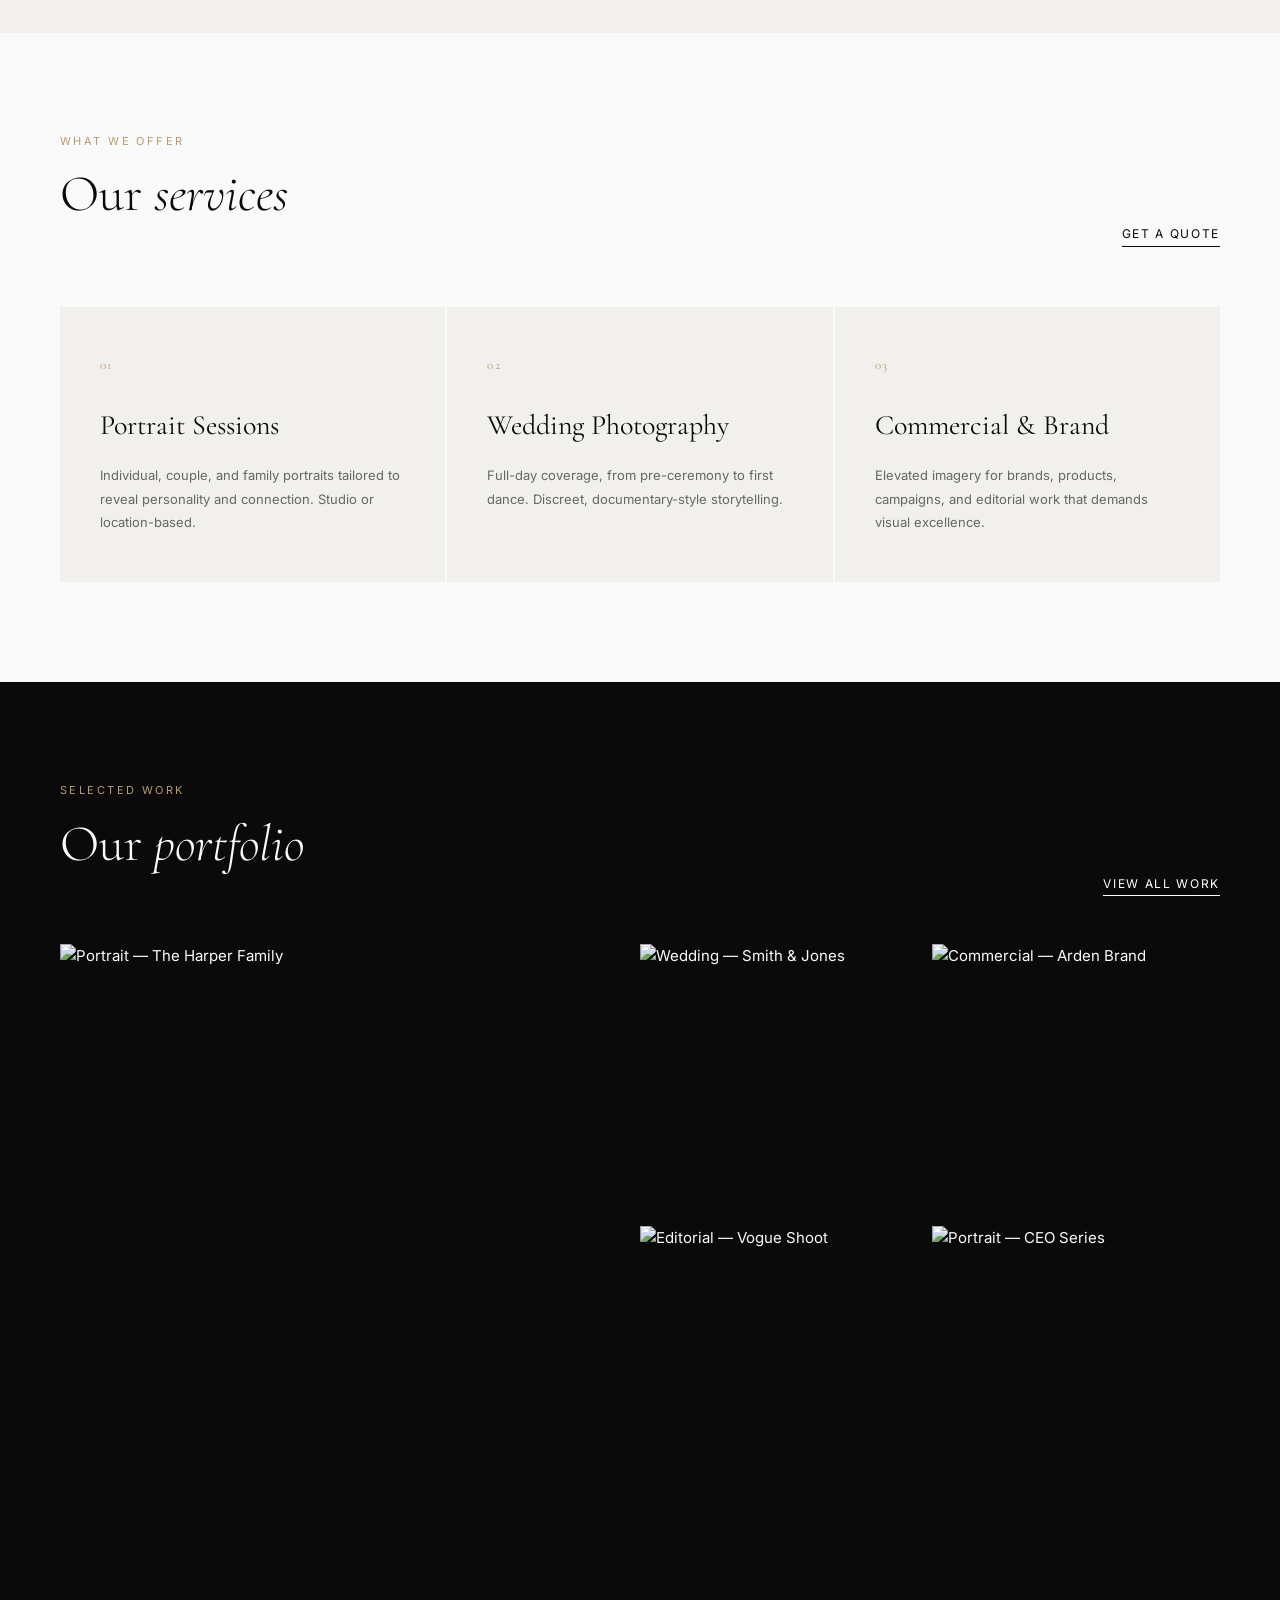
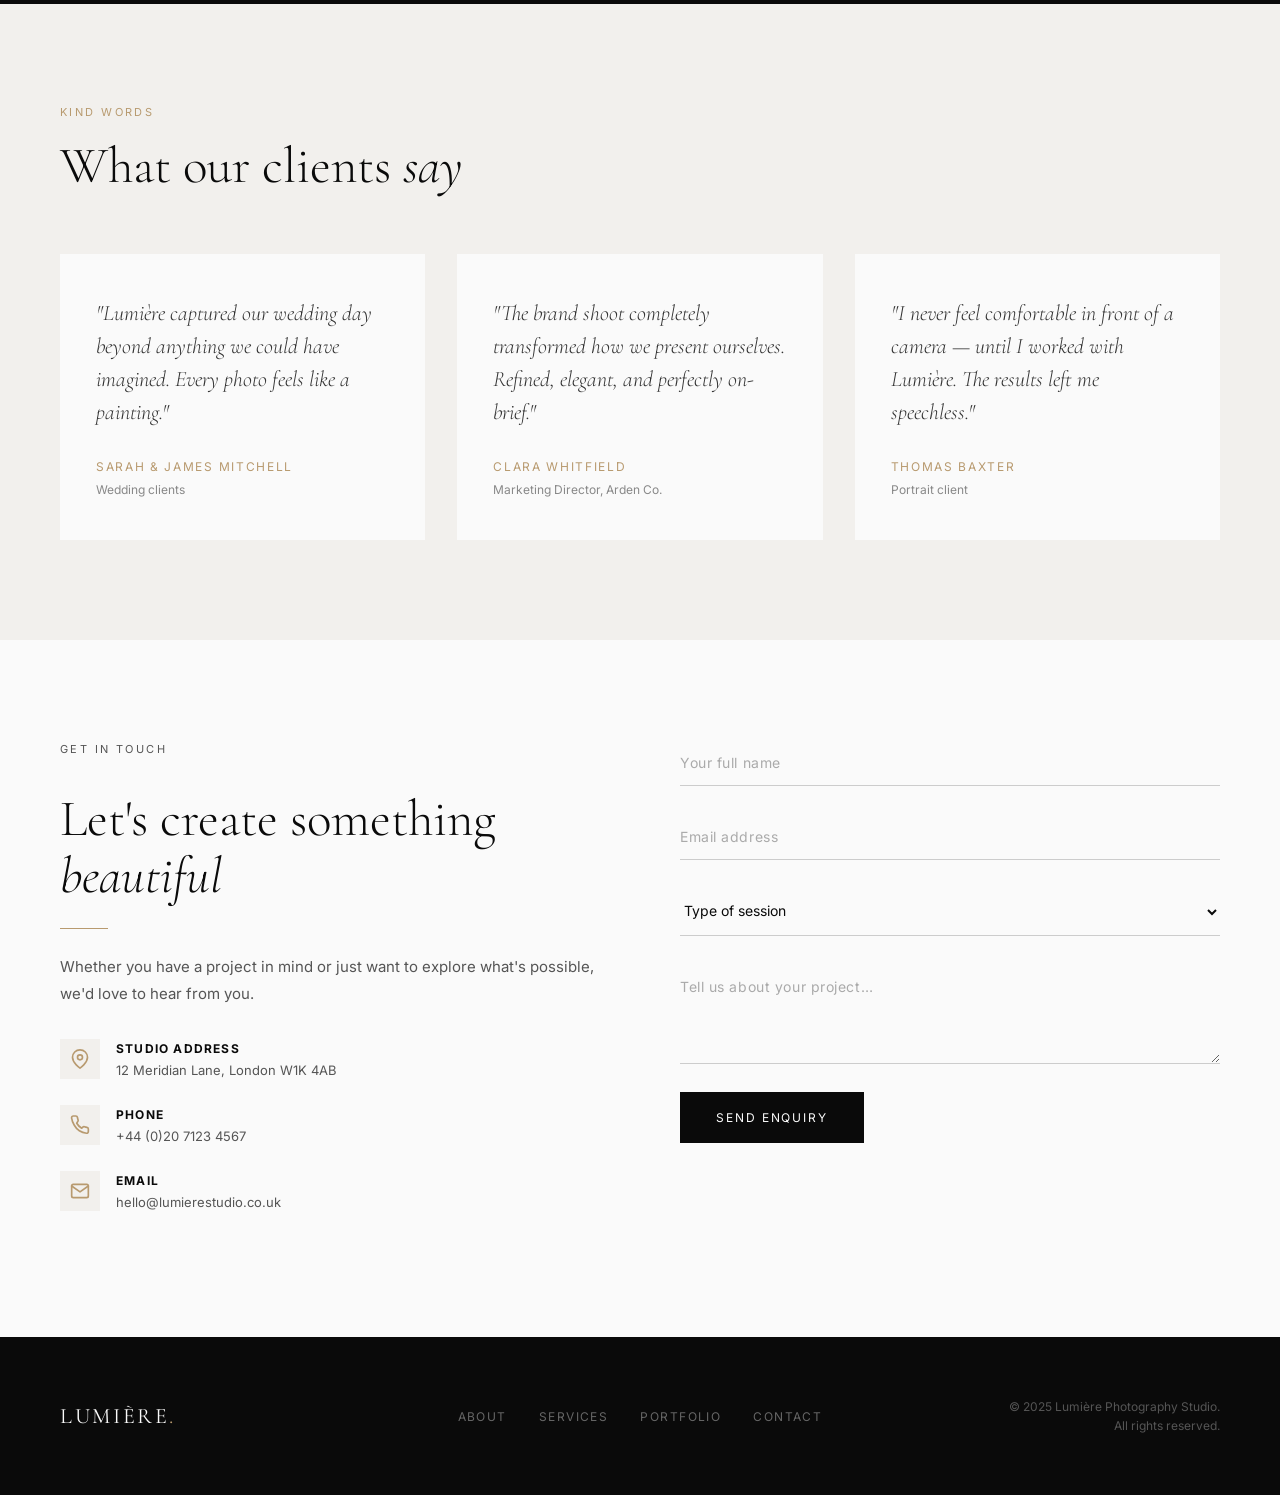
==== commit 32672909: "Fix Lumière demo: reposition floating stat card inside hero boundary and replace broken portfolio ph" ====
--- a/demos/demo1.html
+++ b/demos/demo1.html
@@ -181,7 +181,7 @@
     .hero-float {
       position: absolute;
       bottom: 48px;
-      left: -40px;
+      left: 28px;
       background: var(--white);
       padding: 24px 28px;
       width: 200px;
@@ -635,8 +635,8 @@
   <!-- ABOUT -->
   <section id="about" class="about">
     <div class="about-images">
-      <div class="about-img"><img src="https://images.unsplash.com/photo-1534528741775-53994a69daeb?w=800&auto=format&fit=crop&q=80" alt="Portrait session" loading="lazy"></div>
-      <div class="about-img"><img src="https://images.unsplash.com/photo-1519741497674-611481863552?w=800&auto=format&fit=crop&q=80" alt="Wedding photography" loading="lazy"></div>
+      <div class="about-img"><img src="https://images.unsplash.com/photo-1531746020798-e6953c6e8e04?w=800&auto=format&fit=crop&q=80" alt="Portrait session" loading="lazy"></div>
+      <div class="about-img"><img src="https://images.unsplash.com/photo-1511285560929-80b456fea0bc?w=800&auto=format&fit=crop&q=80" alt="Wedding photography" loading="lazy"></div>
     </div>
     <div class="about-text">
       <p class="section-label">Our Story</p>
@@ -704,7 +704,7 @@
         <div class="port-overlay"><span class="port-label">Portrait — The Harper Family</span></div>
       </div>
       <div class="port-item">
-        <img src="https://images.unsplash.com/photo-1519225421980-716b69bf8f3a?w=800&auto=format&fit=crop&q=80" alt="Wedding — Smith & Jones" loading="lazy">
+        <img src="https://images.unsplash.com/photo-1511285560929-80b456fea0bc?w=800&auto=format&fit=crop&q=80" alt="Wedding — Smith & Jones" loading="lazy">
         <div class="port-overlay"><span class="port-label">Wedding — Smith & Jones</span></div>
       </div>
       <div class="port-item">
@@ -712,11 +712,11 @@
         <div class="port-overlay"><span class="port-label">Commercial — Arden Brand</span></div>
       </div>
       <div class="port-item">
-        <img src="https://images.unsplash.com/photo-1509631179647-0177331693ae?w=800&auto=format&fit=crop&q=80" alt="Editorial — Vogue Shoot" loading="lazy">
+        <img src="https://images.unsplash.com/photo-1487222477894-8943e31ef7b2?w=800&auto=format&fit=crop&q=80" alt="Editorial — Vogue Shoot" loading="lazy">
         <div class="port-overlay"><span class="port-label">Editorial — Vogue Shoot</span></div>
       </div>
       <div class="port-item">
-        <img src="https://images.unsplash.com/photo-1560250097-0b93528c311a?w=800&auto=format&fit=crop&q=80" alt="Portrait — CEO Series" loading="lazy">
+        <img src="https://images.unsplash.com/photo-1573497019940-1c28c88b4f3e?w=800&auto=format&fit=crop&q=80" alt="Portrait — CEO Series" loading="lazy">
         <div class="port-overlay"><span class="port-label">Portrait — CEO Series</span></div>
       </div>
     </div>
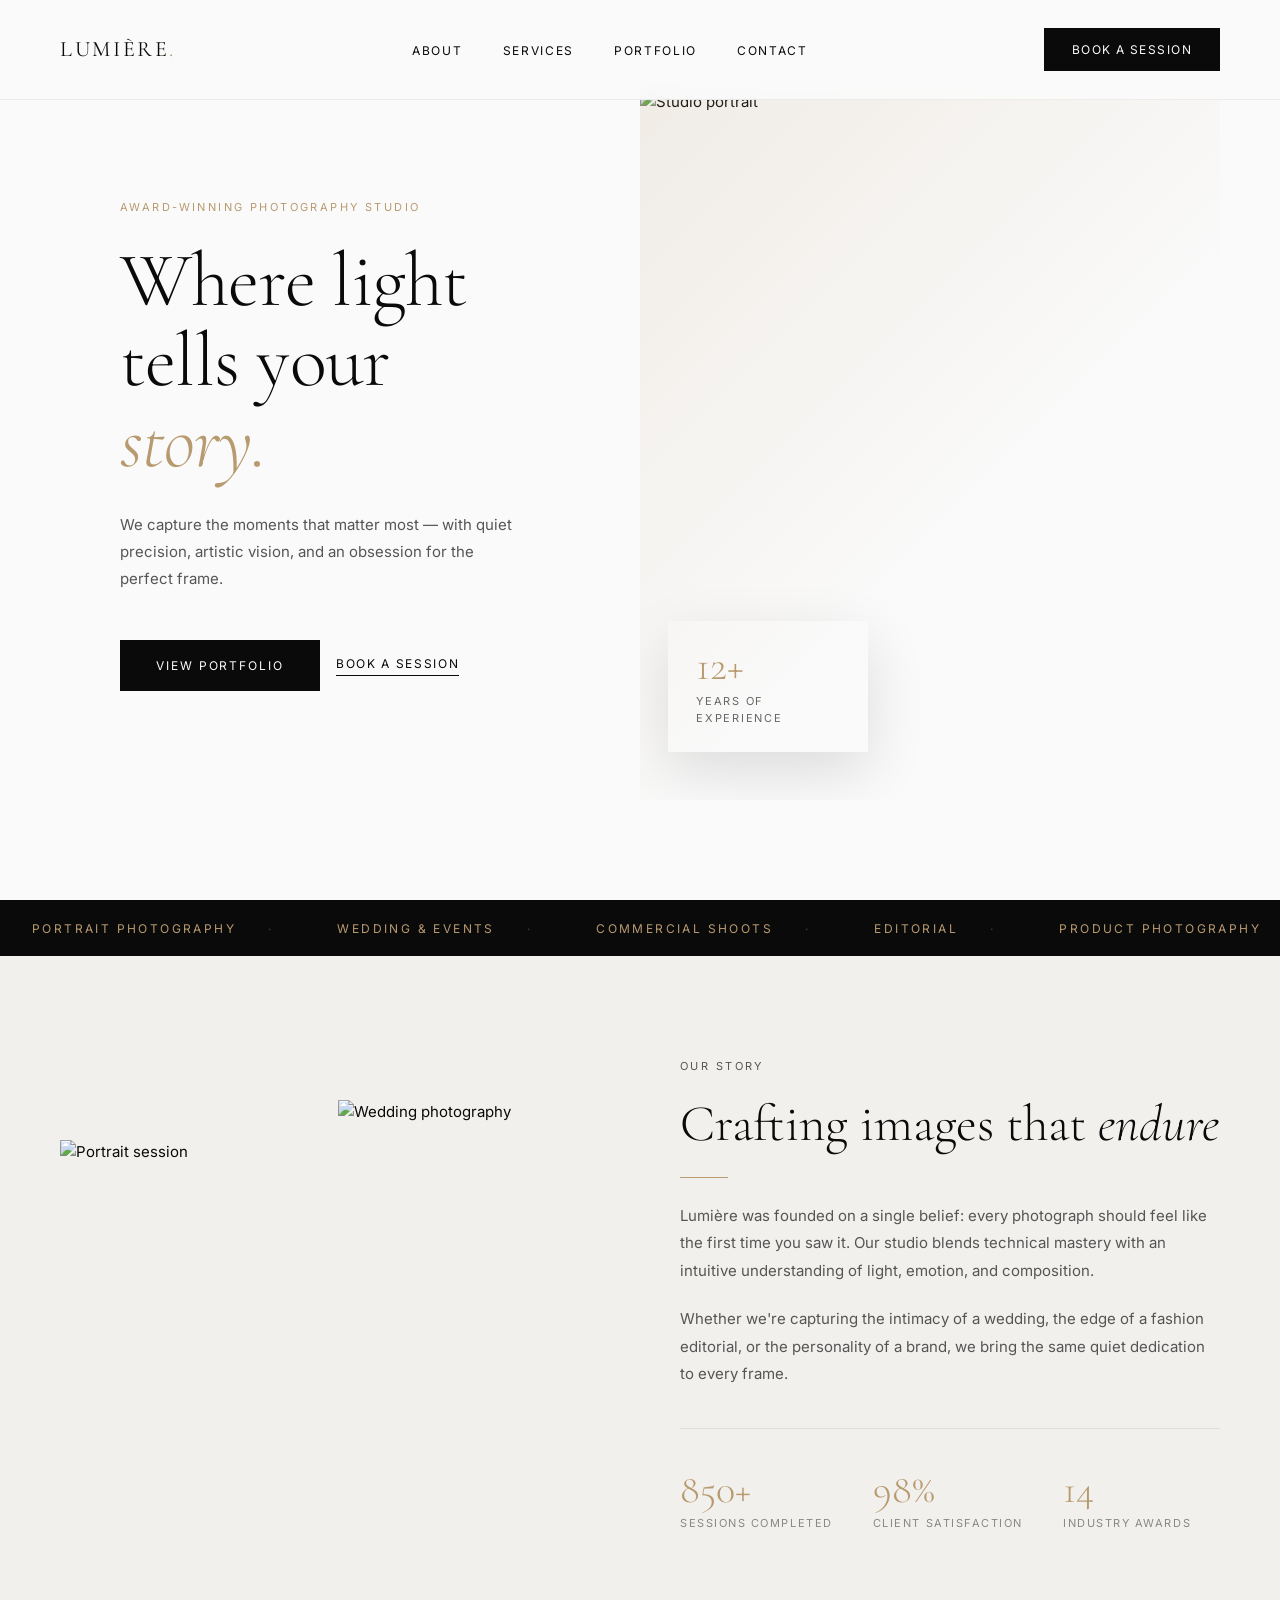
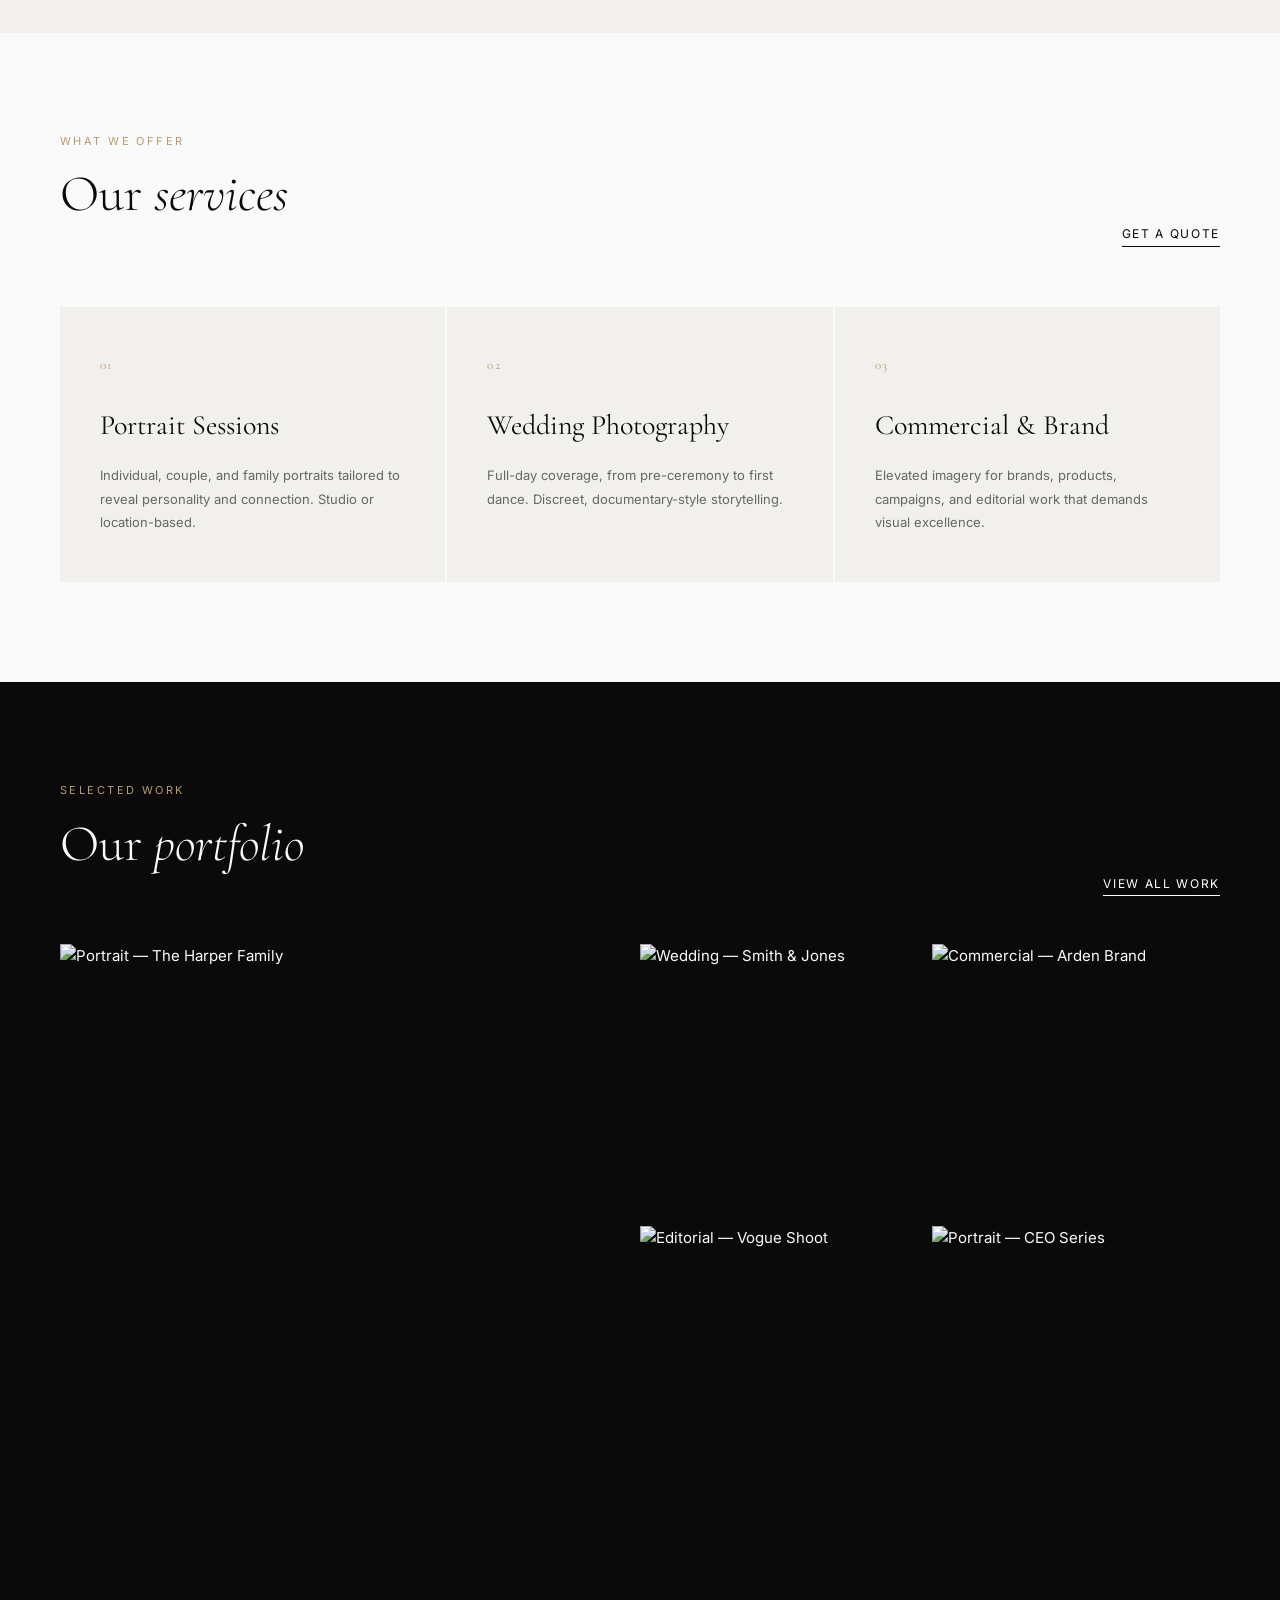
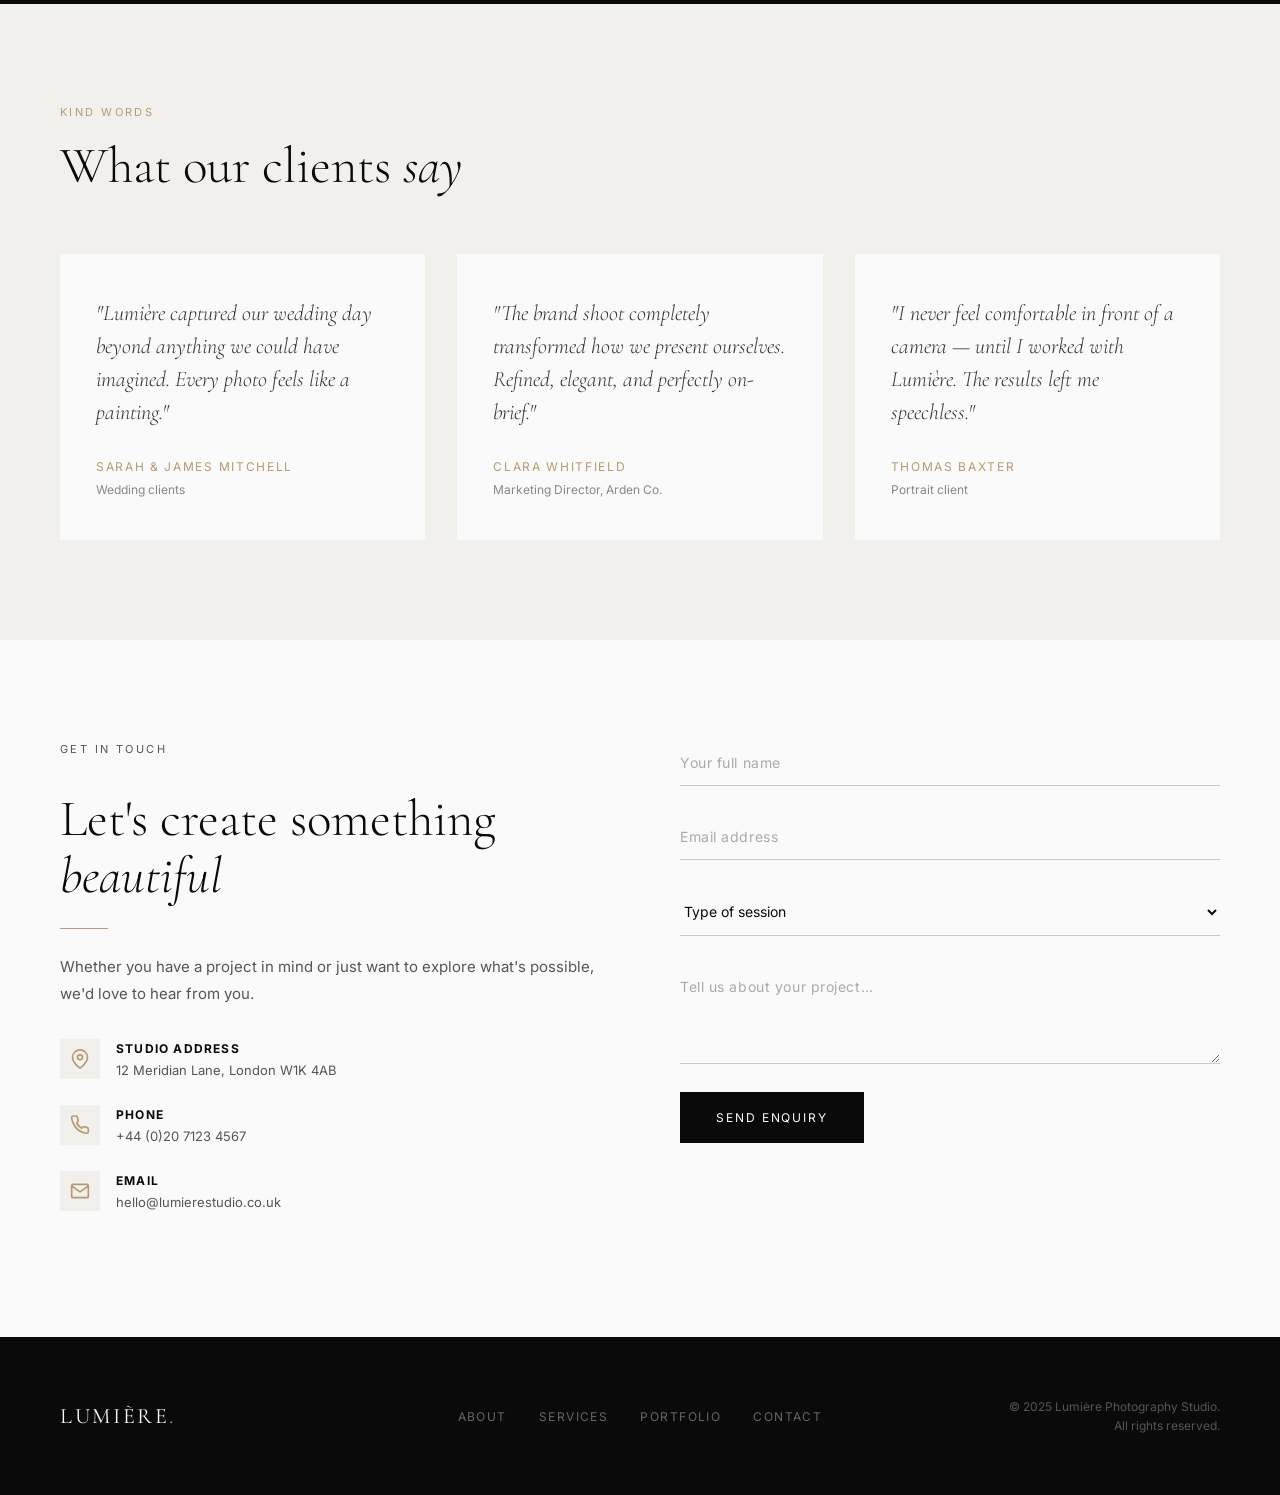
==== commit a304be3b: "Update demo1 mobile CSS per user edits Co-Authored-By: Claude Sonnet 4.6 <noreply@anthropic.com>" ====
--- a/demos/demo1.html
+++ b/demos/demo1.html
@@ -571,6 +571,20 @@
       height: 1px;
       background: var(--accent);
       margin: 24px 0;
+    }
+
+
+    /* ── additional mobile fixes ── */
+    @media (max-width: 900px) {
+      footer { padding: 48px 32px; }
+    }
+
+    @media (max-width: 600px) {
+      footer { padding: 40px 20px; }
+
+      /* stack the two portrait images vertically at small screens */
+      .about-images { grid-template-columns: 1fr; }
+      .about-img     { aspect-ratio: 16 / 9; }
     }
   </style>
 </head>
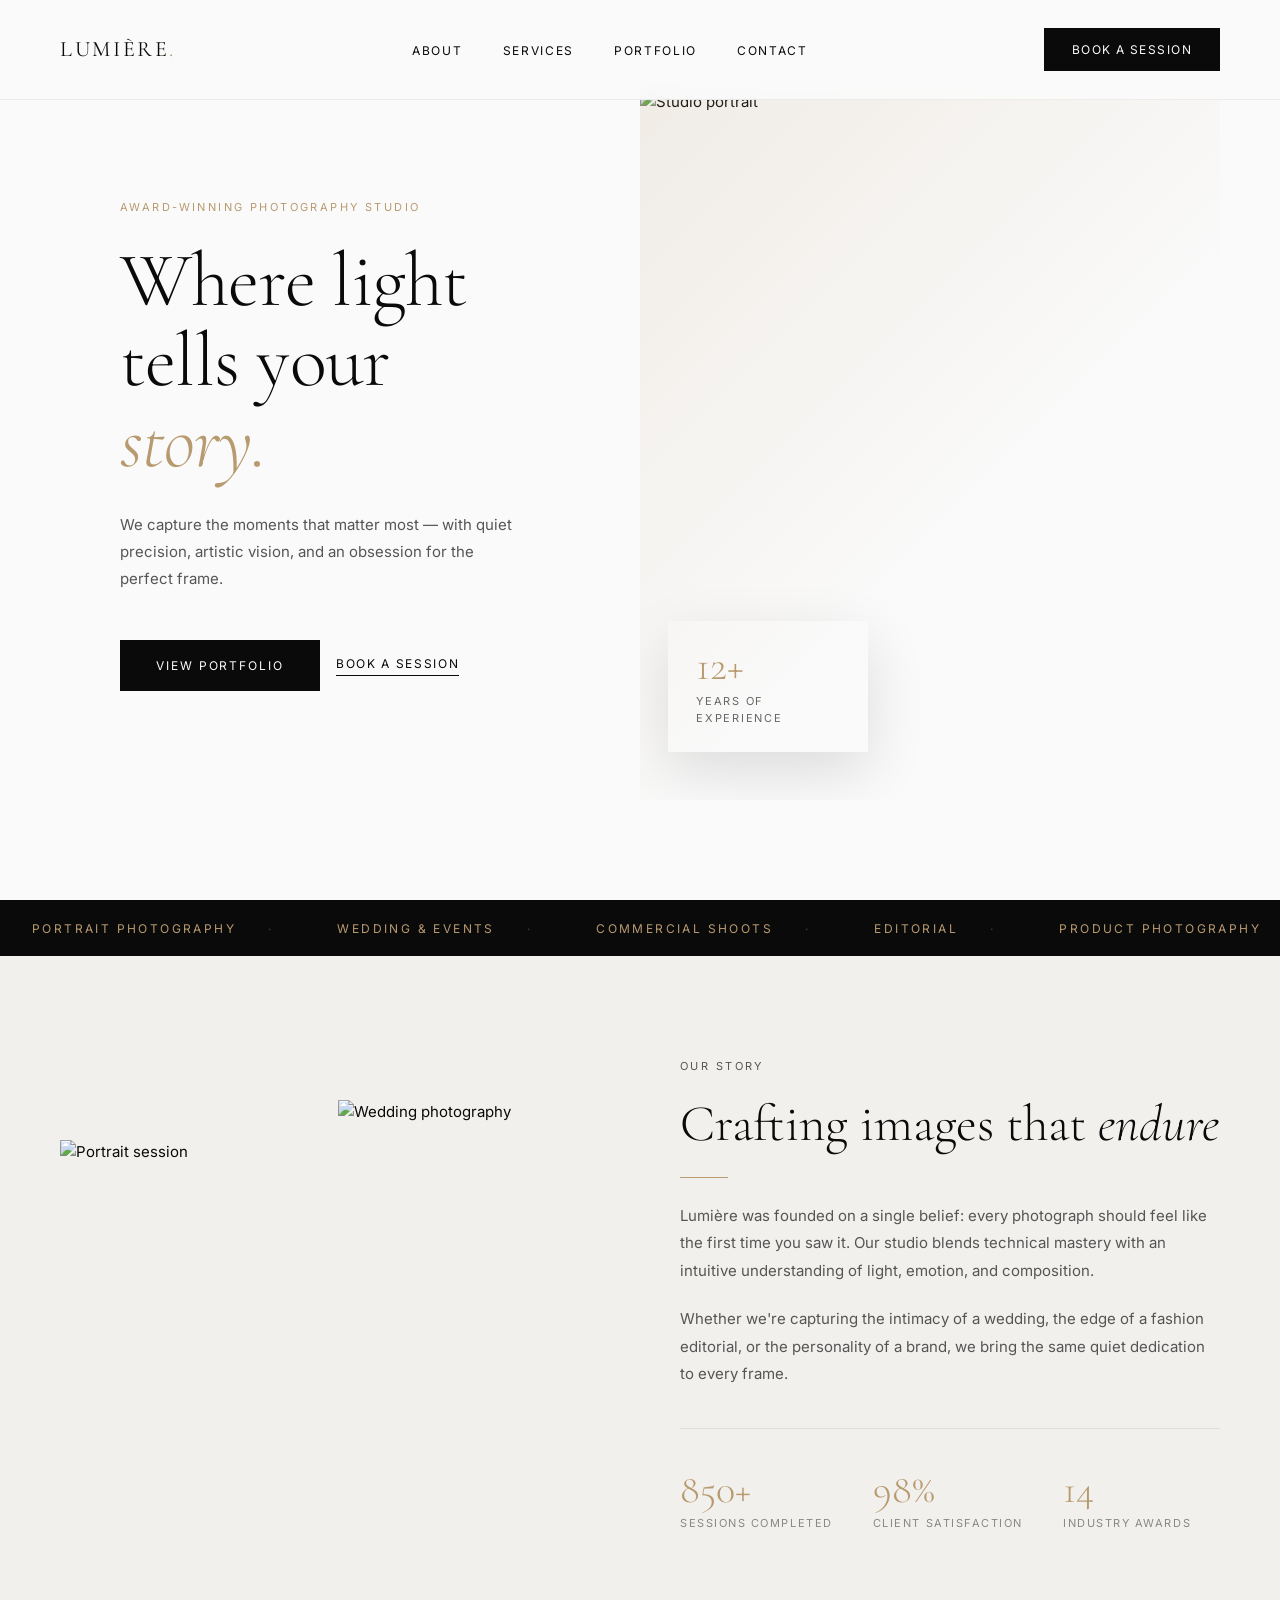
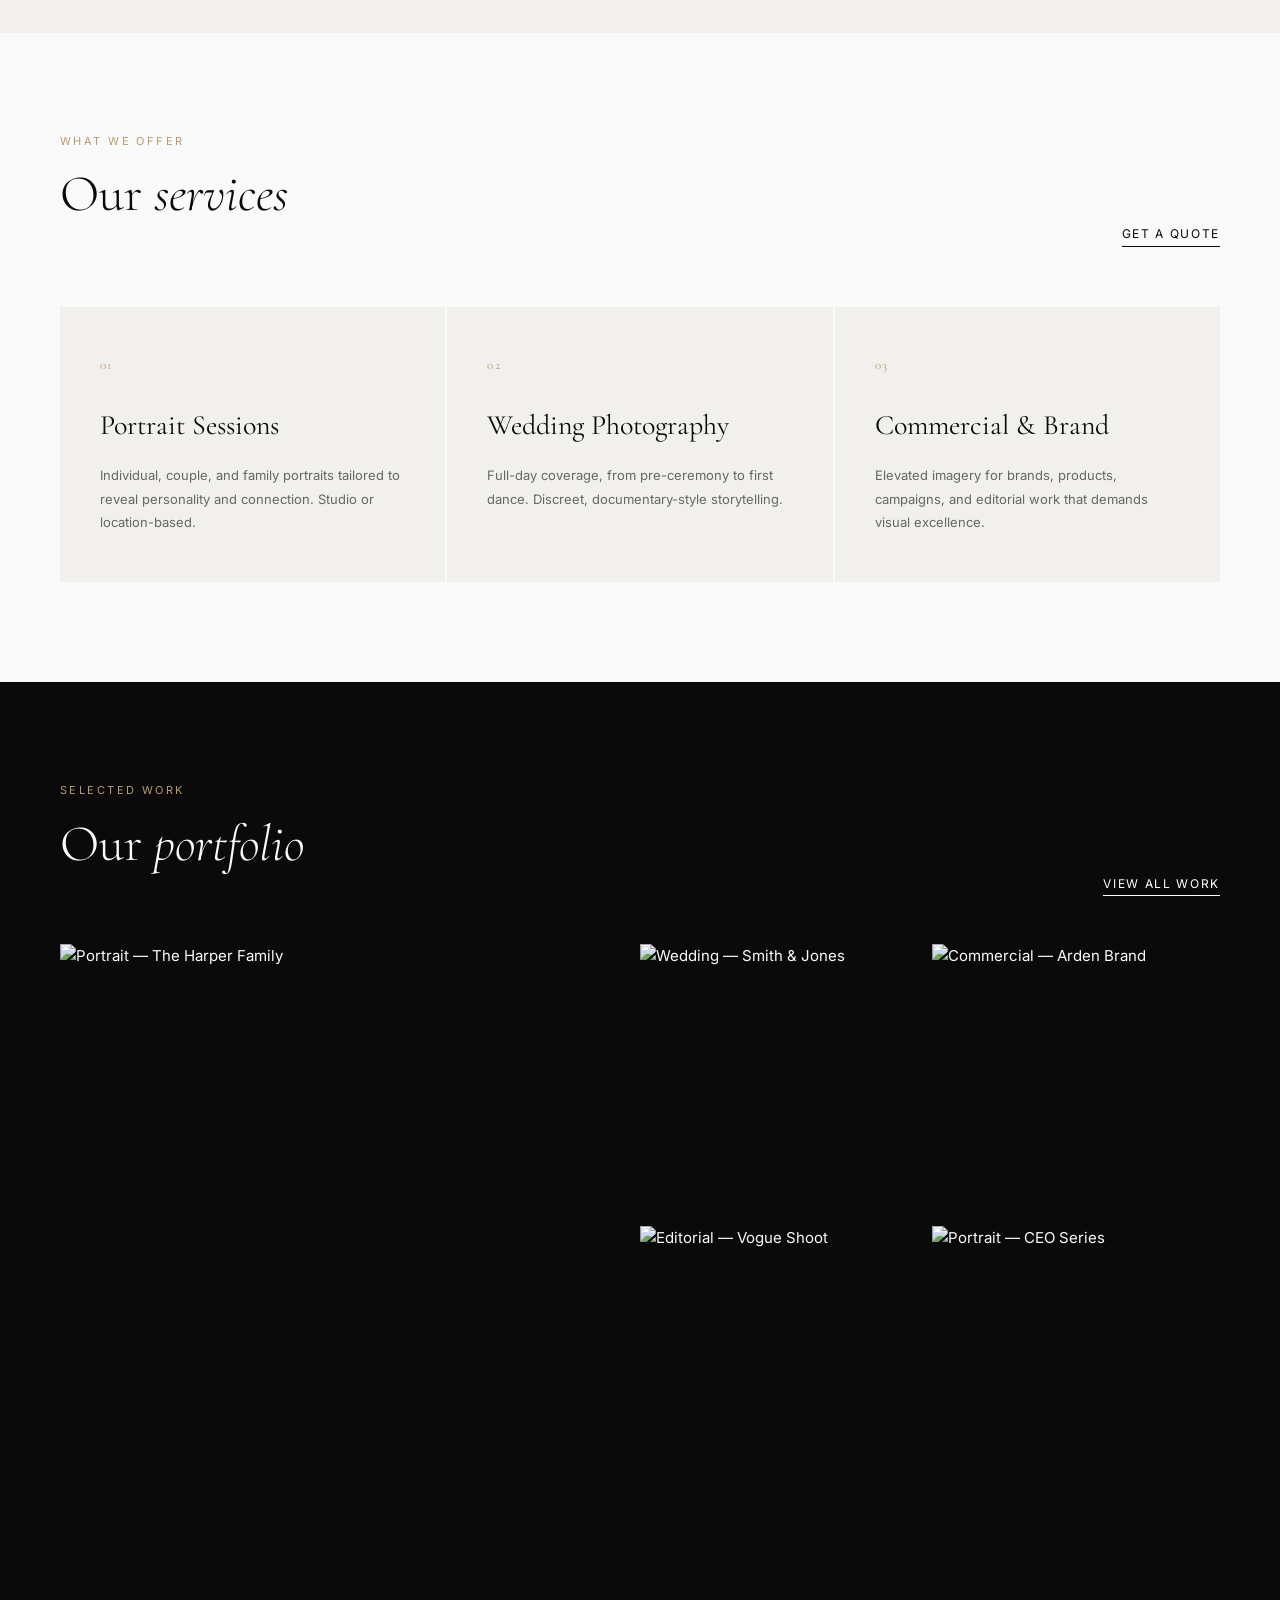
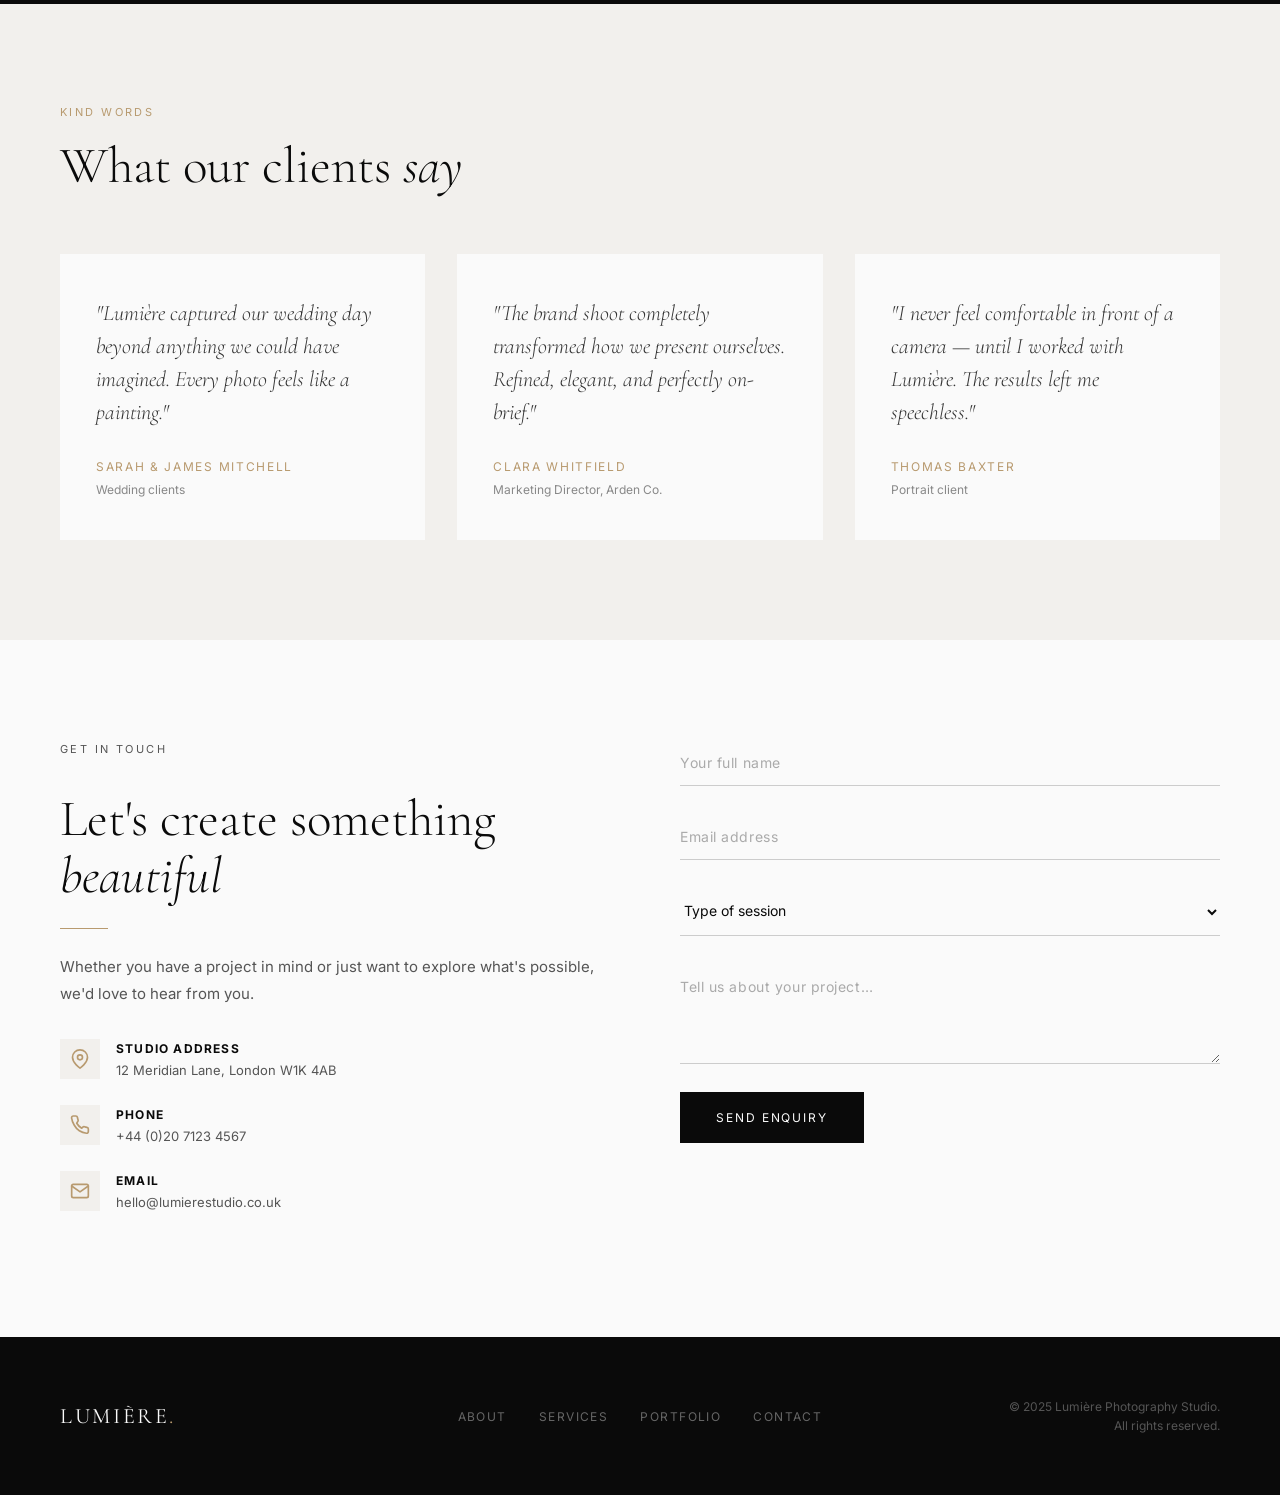
==== commit 834faf78: "Revert "Update demo1 mobile CSS per user edits" This reverts commit a304be3b61dac094b4ba775ec9b4dbc8" ====
--- a/demos/demo1.html
+++ b/demos/demo1.html
@@ -572,7 +572,67 @@
       background: var(--accent);
       margin: 24px 0;
     }
-
+    /* ===== RESPONSIVE / MOBILE ===== */
+    img { max-width: 100%; }
+
+    @media (max-width: 900px) {
+      body { overflow-x: hidden; }
+      section { padding: 72px 32px; }
+      nav { padding: 20px 32px; }
+
+      .hero { grid-template-columns: 1fr; }
+      .hero-left { padding: 40px 32px 56px; }
+      .hero-right { height: 420px; }
+
+      .about,
+      .services-grid,
+      .testimonials-grid,
+      .contact,
+      .portfolio-grid { grid-template-columns: 1fr; }
+
+      .about { gap: 48px; }
+      .testimonials-grid { gap: 16px; }
+
+      .services-header,
+      .portfolio-header { flex-direction: column; align-items: flex-start; gap: 20px; }
+
+      .port-item:first-child { grid-row: auto; }
+      .port-item img,
+      .port-item:first-child img { min-height: 280px; }
+
+      footer { grid-template-columns: 1fr; justify-items: center; text-align: center; gap: 24px; }
+      .footer-copy { text-align: center; }
+    }
+
+    @media (max-width: 600px) {
+      body { font-size: 14px; }
+      section { padding: 56px 20px; }
+      nav { padding: 16px 20px; }
+
+      /* simple mobile nav: hide the inline menu, keep logo + Book button
+         (the same links still live in the footer) */
+      .nav-links { display: none; }
+      .nav-cta { padding: 10px 18px; font-size: 11px; }
+
+      .hero { padding-top: 72px; min-height: auto; }
+      .hero-left { padding: 32px 20px 48px; }
+      .hero-title { font-size: 44px; }
+      .hero-sub { font-size: 14px; margin-bottom: 32px; }
+      .btn-group { flex-direction: column; align-items: flex-start; gap: 18px; }
+
+      .hero-right { height: 340px; }
+      .hero-float { left: 16px; bottom: 16px; padding: 18px 20px; width: 160px; }
+      .hero-float-num { font-size: 34px; }
+
+      .about-img:first-child { margin-top: 0; }
+      .about-stat-row { flex-wrap: wrap; gap: 28px; }
+
+      /* show the hover-only captions on touch screens */
+      .port-overlay { opacity: 1; background: linear-gradient(to top, rgba(0,0,0,0.65) 0%, transparent 55%); }
+
+      .contact { gap: 48px; }
+      .footer-links { flex-wrap: wrap; justify-content: center; gap: 20px; }
+    }
 
     /* ── additional mobile fixes ── */
     @media (max-width: 900px) {
